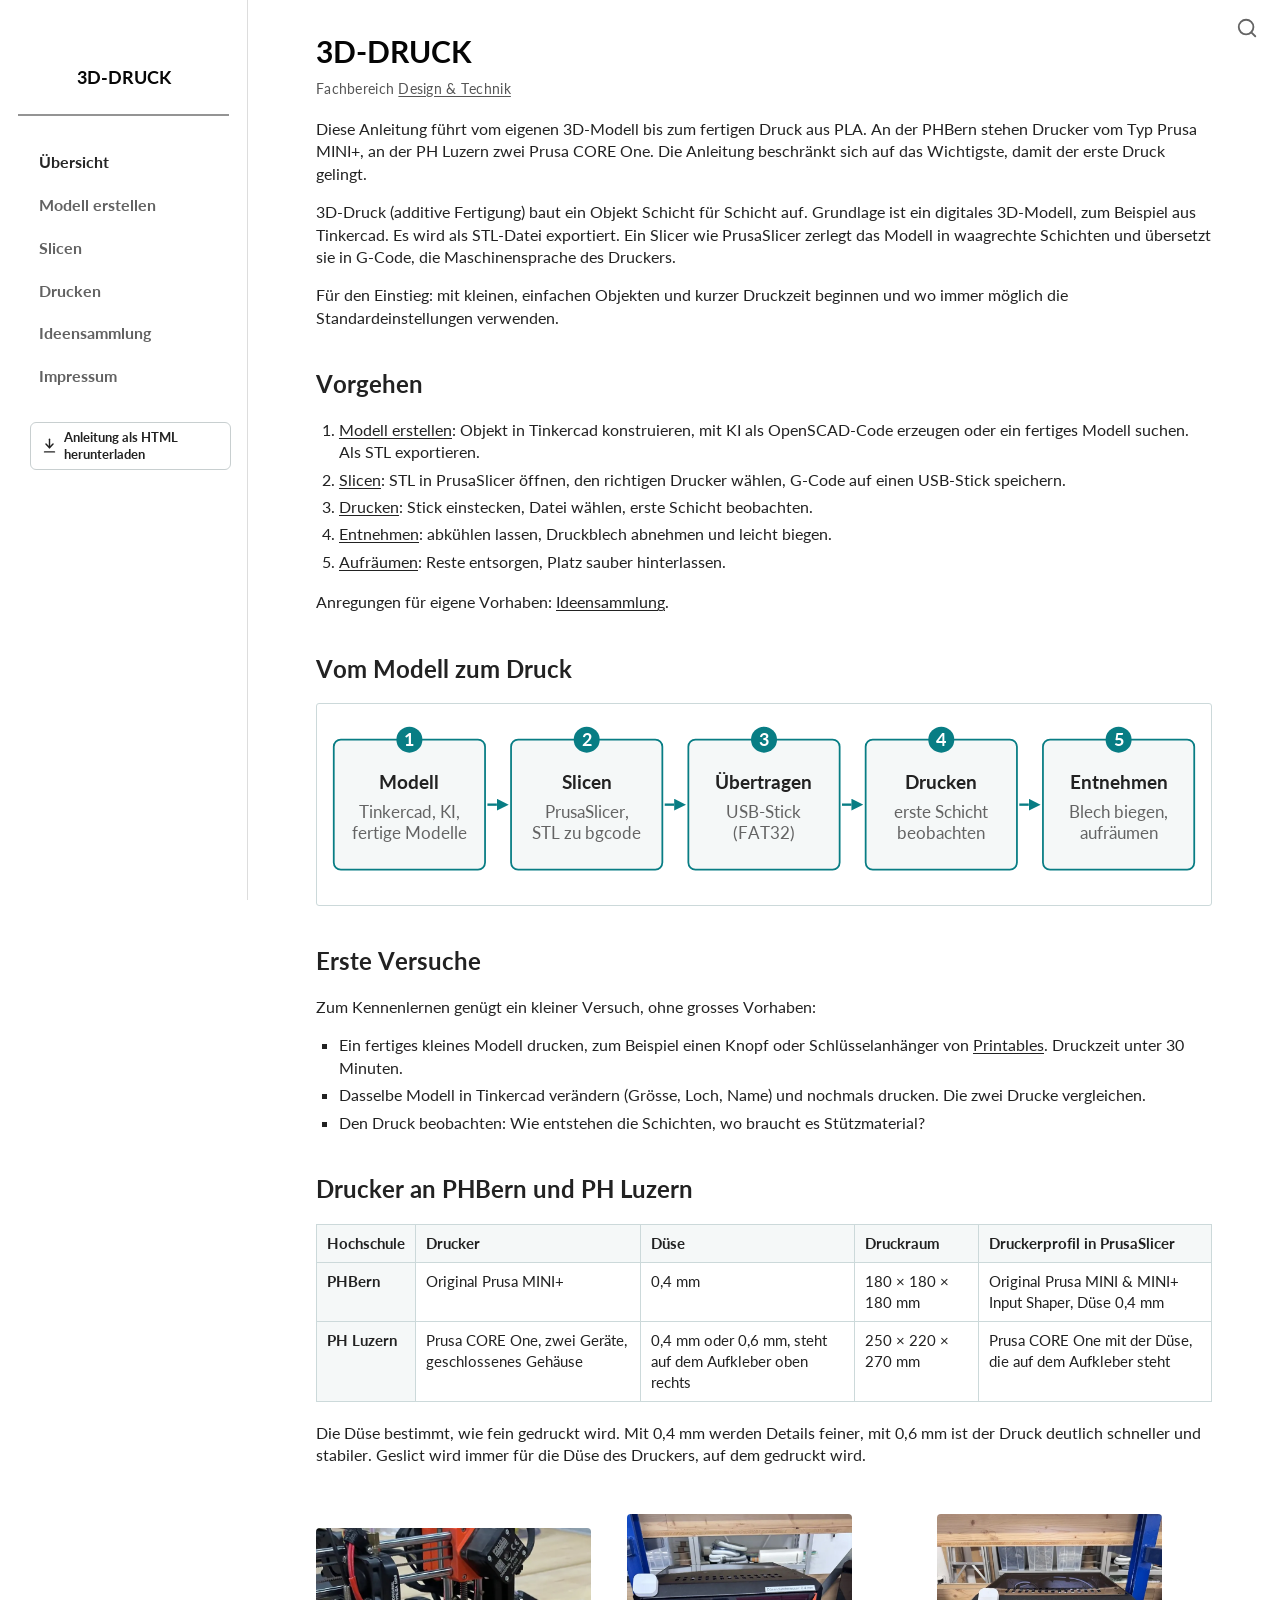
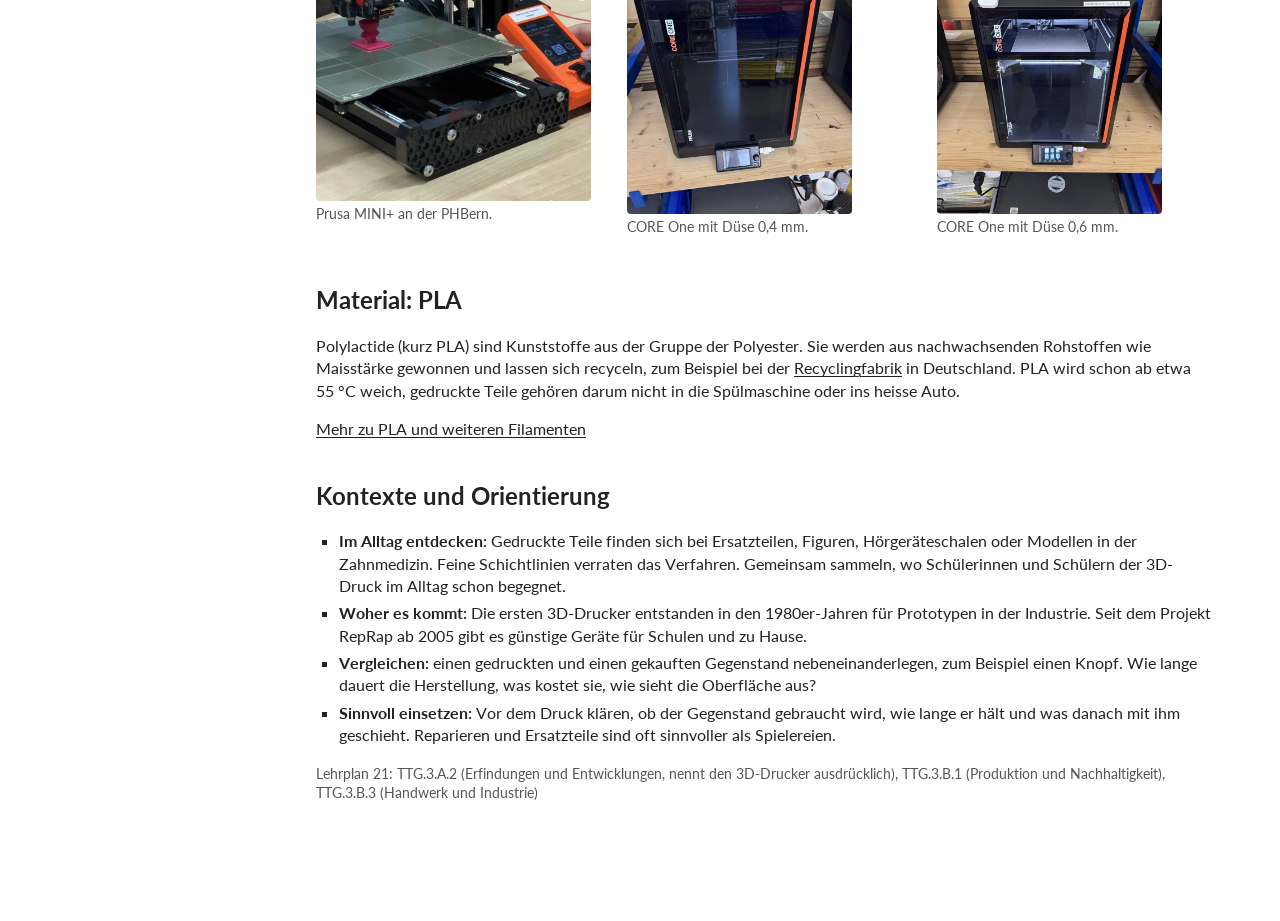
==== 3d-druck.html @ 801ced5f "Begriffe nach Lehrplan 21 und Styleguide TTG Modellieren ist im Lehrplan ein Umformverfahren mit Ton" ====
<!DOCTYPE html>
<html lang="de-CH">
<head>
<meta charset="utf-8">
<meta name="viewport" content="width=device-width, initial-scale=1">
<title>3D-Druck</title>
<link rel="icon" href="[data-uri]">
<style>@font-face{font-family:Lato;font-weight:400;font-style:normal;font-display:swap;src:url("[data-uri]") format("woff2")}
@font-face{font-family:Lato;font-weight:700 900;font-style:normal;font-display:swap;src:url("[data-uri]") format("woff2")}
/* 3D-Druck - Gestaltung. Wird von build.py in 3d-druck.html eingebettet. */

/* --- Grundlagen --- */
*, *::before, *::after { box-sizing: border-box; }
html {
  font-family: Lato, Arial, sans-serif;
  scroll-behavior: smooth;
}
body {
  margin: 0;
  font-size: 16px;
  line-height: 1.4;
  background: #fff;
  color: #222;
  display: flex;
  min-height: 100vh;
}
button { cursor: pointer; font: inherit; }
button, a, input { -webkit-tap-highlight-color: transparent; }
a:focus-visible, button:focus-visible, input:focus-visible,
pre:focus-visible, summary:focus-visible {
  outline: 2px solid #087d84;
  outline-offset: 4px;
}
[id] { scroll-margin-top: 24px; }
[hidden] { display: none !important; }

/* --- Navigation links --- */
.site-sidebar {
  width: 248px;
  flex: 0 0 248px;
  border-right: 1px solid #ddd;
  background: #fff;
  position: sticky;
  top: 0;
  align-self: flex-start;
  height: 100vh;
  overflow-y: auto;
}
.brand {
  margin: 0 18px;
  padding: 65px 10px 24px;
  border-bottom: 2px solid #949494;
  text-align: center;
}
.brand a {
  font-size: 18px;
  font-weight: 900;
  color: #080808;
  text-decoration: none;
}
.site-navigation { padding: 25px 24px 24px 39px; }
.site-navigation a {
  display: block;
  color: #626262;
  font-weight: 700;
  padding: 9px 0;
  text-decoration: none;
  line-height: 1.55;
}
.site-navigation a:hover { color: #000; }
.site-navigation a[aria-current='page'] { color: #252525; }

/* Unterseiten wie in der Vorlage eingerueckt */
.site-navigation a.sub { padding-left: 16px; }

/* Download der ganzen Anleitung, damit sie ohne Internet lesbar bleibt */
.download { padding: 0 16px 28px 30px; }
.download-link {
  display: inline-flex;
  align-items: center;
  gap: 6px;
  padding: 6px 10px;
  border: 1px solid #c8cfd0;
  border-radius: 6px;
  color: #222;
  font-size: 13px;
  font-weight: 700;
  line-height: 1.3;
  text-decoration: none;
}
.download-link svg { flex: none; }
.download-link:hover { border-color: #555; }

/* --- Hauptbereich --- */
.site-main { flex: 1; min-width: 0; }
.utility-bar { height: 0; position: relative; z-index: 10; }
.icon-button {
  display: flex;
  align-items: center;
  justify-content: center;
  border: 0;
  background: transparent;
  color: #646464;
  width: 42px;
  height: 42px;
}
.search-toggle { position: absolute; right: 12px; top: 7px; }
.mobile-menu { display: none; }
.bar-title { display: none; }
.article {
  max-width: 1280px;
  margin: 0 auto;
  padding: 33px 60px 80px;
}
.content-section { margin-bottom: 38px; }
.content-cell { min-width: 0; }
.content-cell + .content-cell { margin-top: 22px; }

/* --- Fliesstext --- */
.prose-content p { margin: 0 0 16px; line-height: 1.4; }
.prose-content p:last-child { margin-bottom: 0; }
.prose-content a {
  color: inherit;
  text-decoration: underline;
  text-underline-offset: 2px;
  overflow-wrap: anywhere;
}
.prose-content strong { font-weight: 700; }
.prose-content h1 {
  color: #050505;
  font-size: 30px;
  line-height: 1.25;
  font-weight: 900;
  text-transform: uppercase;
  margin: 0 0 20px;
}
.prose-content h1 a {
  font-size: 12px;
  display: inline-block;
  white-space: nowrap;
  vertical-align: baseline;
  letter-spacing: 0.02em;
  margin-left: 5px;
}
.prose-content h2 { font-size: 24px; font-weight: 700; margin: 26px 0 18px; }
.prose-content h3 { font-size: 20px; font-weight: 700; margin: 24px 0 16px; }
.prose-content ul { list-style: square; }
.prose-content ol { list-style: decimal; }
.prose-content ul, .prose-content ol { padding-left: 23px; margin: 8px 0 18px; }
.prose-content li { padding-left: 0; margin: 0 0 5px; }
.prose-content li p { margin: 0; }
.prose-content code { font-size: 0.94em; }
.prose-content dl { margin: 8px 0 18px; }
.prose-content dt { font-weight: 700; margin-top: 8px; }
.prose-content dd { margin: 2px 0 0; }
.prose-content br + br { display: none; }
.prose-content figure.gross { margin: 4px 0 18px; }
.prose-content figure.gross img { width: auto; max-width: 100%; max-height: 360px; border-radius: 4px; }
.prose-content figure.gross figcaption { font-size: 0.92em; margin-top: 6px; }
/* Beschriftete Fotos brauchen Breite, damit die Beschriftung lesbar bleibt */
.prose-content figure.gross.teile img { width: 100%; max-width: 640px; max-height: none; }
.prose-content figure.gross.hoch img { max-height: 560px; }
.begriffe { margin: 0 0 12px; }
.begriff { padding: 8px 0; border-top: 1px solid #e3e9ea; }
.begriff.mit-bild { display: grid; grid-template-columns: 120px 1fr; gap: 16px; align-items: center; }
.begriff img { width: auto; height: auto; max-width: 120px; max-height: 150px; justify-self: center; border-radius: 4px; }
.begriff strong { display: block; }
.bildquelle { font-size: 0.85em; color: #555; margin: 0 0 18px; }
.lp21 { font-size: 0.85em; color: #555; }
.prose-content figure.schritt { margin: 10px 0 8px; }
.prose-content figure.schritt img { width: auto; max-width: 100%; max-height: 300px; border-radius: 4px; }
.prose-content figure.schritt figcaption { font-size: 0.85em; color: #555; margin-top: 4px; }
.prose-content figure.anleitung img { width: 100%; max-height: none; }
.prose-content figure.bildpaar { display: grid; grid-template-columns: 1fr 1fr; gap: 12px; max-width: 640px; }
.prose-content figure.bildpaar img { width: 100%; height: 260px; max-height: none; object-fit: cover; }
.prose-content figure.bildpaar figcaption { grid-column: 1 / -1; }
.prose-content:has(h1) + * { margin-top: 20px; }
.content-section .prose-content { padding-inline: 8px; }

/* --- Bilder --- */
figure { margin: 0; }
figure img { display: block; width: 100%; height: auto; object-fit: contain; }
.image-gallery {
  display: grid;
  grid-template-columns: repeat(var(--columns), minmax(0, 1fr));
  gap: 20px;
  align-items: center;
}
.image-gallery .content-cell { margin: 0; }
.image-gallery figure img { max-height: 280px; }
.media-copy {
  display: grid;
  grid-template-columns: 1fr 2fr;
  gap: 24px;
  align-items: start;
}
.media-copy .content-cell + .content-cell { margin: 0; }
/* Verbindungen: kurze Beschriftungen mittig neben dem Bild */
.page-verbindungen .media-copy { align-items: center; }
.page-smart-textiles .media-copy:nth-child(2) img { max-width: 208px; }

/* --- Aufgaben (aufklappbar, natives details): sanfte Karten --- */
.lesson {
  border: 1px solid #dfdfdf;
  border-radius: 6px;
  margin: 12px 0;
  scroll-margin-top: 24px;
  transition: border-color 0.15s;
}
.lesson:hover { border-color: #087d84; }
.lesson:last-child { margin-bottom: 42px; }
.lesson-title {
  display: flex;
  align-items: center;
  gap: 12px;
  font: 700 21px/1.4 Lato, Arial, sans-serif;
  padding: 15px 20px;
  color: #090909;
  list-style: none;
}
.lesson-title::-webkit-details-marker { display: none; }
.lesson[open] > .lesson-title { border-bottom: 1px solid #ececec; }
.lesson-heading {
  display: flex;
  flex: 1;
  flex-wrap: wrap;
  align-items: center;
  gap: 8px 14px;
}
.lesson-icon {
  width: 20px;
  height: 20px;
  flex: none;
  color: #999;
  transition: transform 0.2s;
}
.lesson[open] > .lesson-title .lesson-icon { transform: rotate(180deg); }
.lesson-content { font-size: 16px; padding: 20px 20px 14px; }
.lesson-content p { margin-bottom: 16px; }
.lesson-content .content-cell { margin-top: 0; }
.lesson-content .content-cell + .content-cell { margin-top: 24px; }
.lesson-content figure { margin: 25px auto; max-width: 1050px; }

/* --- Suche --- */
.site-search {
  margin: 32px 60px;
  padding: 22px;
  border: 1px solid #b9b9b9;
  background: #fff;
}
.site-search label { display: block; font-weight: 700; margin-bottom: 10px; }
.site-search input {
  width: 100%;
  border: 1px solid #aaa;
  padding: 10px 12px;
  font: inherit;
}
.search-count {
  display: block;
  margin: 16px 0 5px;
  color: #666;
  font-size: 14px;
}
.site-search ul {
  list-style: none;
  padding: 0;
  margin: 0;
  max-height: 50vh;
  overflow: auto;
}
.site-search li a {
  display: flex;
  flex-direction: column;
  gap: 3px;
  padding: 12px 0;
  text-decoration: none;
  color: inherit;
  border-bottom: 1px solid #e1e1e1;
}
.site-search li strong { font-weight: 700; }
.site-search li span { font-size: 14px; color: #666; }

/* --- Video --- */
.video-block {
  aspect-ratio: 16/9;
  width: min(100%, 760px);
  border-radius: 6px;
  overflow: hidden;
}
.video-block iframe { width: 100%; height: 100%; border: 0; }
.video-load {
  display: flex;
  width: 100%;
  height: 100%;
  align-items: center;
  justify-content: center;
  flex-direction: column;
  gap: 14px;
  background: #fff;
  border: 1px solid #dfdfdf;
  border-radius: 6px;
  color: #646464;
  transition: border-color 0.15s;
}
.video-load:hover { border-color: #087d84; }
.video-load svg {
  box-sizing: content-box;
  width: 24px;
  height: 24px;
  padding: 18px;
  border-radius: 50%;
  background: #087d84;
  stroke: #fff;
  fill: #fff;
}
.video-load span { font-weight: 700; color: #222; }
.video-load small { color: #666; font-size: 14px; }
.video-load.mit-bild {
  background-image: linear-gradient(rgba(0, 0, 0, 0.45), rgba(0, 0, 0, 0.45)), var(--poster);
  background-size: cover;
  background-position: center;
  border-color: transparent;
}
.video-load.mit-bild span,
.video-load.mit-bild small { color: #fff; text-shadow: 0 1px 3px rgba(0, 0, 0, 0.8); }

/* --- Ablaufgrafik und Tabellen --- */
.diagram { overflow-x: auto; background: #fff; border: 1px solid #ccd9da; border-radius: 3px; padding: 12px; margin: 0 0 24px; }
.diagram svg { display: block; width: 100%; min-width: 600px; height: auto; }
.diagram:focus-visible { outline: 2px solid #087d84; outline-offset: 3px; }
.table-scroll { overflow-x: auto; margin: 8px 0 20px; }
.table-scroll:focus-visible { outline: 2px solid #087d84; outline-offset: 3px; }
.prose-content table { border-collapse: collapse; width: 100%; min-width: 620px; margin: 0; font-size: 15px; }
.prose-content th, .prose-content td { border: 1px solid #ccd9da; padding: 8px 10px; text-align: left; vertical-align: top; }
.prose-content th { background: #f5f8f8; }
.todo { background: #fff1b8; color: #4a3a00; padding: 1px 5px; border-radius: 3px; font-size: 0.94em; }

/* --- Regeln im Originalwortlaut: abgesetzter Kasten --- */
.regeln {
  margin: 8px 0 28px;
  padding: 22px 26px 16px;
  background: #f5f8f8;
  border: 1px solid #ccd9da;
  border-left: 6px solid #087d84;
  border-radius: 3px;
}
.regeln h2 { font-size: 20px; margin: 18px 0 8px; }
.regeln h2:first-child { margin-top: 0; }
.regeln ul { margin: 0 0 6px; }
.regeln li { margin-bottom: 9px; line-height: 1.5; }
/* Zeile unter der Startseiten-h1 (Fachbereich), ersetzt den Link in der Ueberschrift */
.prose-content .lead { font-size: 14px; color: #555; letter-spacing: 0.02em; margin: -12px 0 20px; }

/* --- Bebilderte Kurzanleitungen: ein Schritt aufs Mal --- */
.schritte { margin: 14px 0 26px; border: 1px solid #dde3e4; border-radius: 6px; overflow: hidden; background: #fff; }
.schritte-liste { list-style: none; margin: 0; padding: 0; }
.schritt-karte + .schritt-karte { border-top: 1px solid #dde3e4; }
.schritt-karte figure { display: flex; justify-content: center; background: #f2f2f2; }
.schritt-karte img { width: 100%; height: auto; max-height: 560px; object-fit: contain; }
.schritt-text { padding: 14px 18px 4px; min-height: 6.5em; line-height: 1.5; }
.schritt-text p { margin: 0 0 8px; }
.schritt-nr { color: #555; }
.schritt-nr strong { color: #222; }
.schritte kbd {
  display: inline-block;
  min-width: 1.7em;
  padding: 0 6px;
  font: 700 0.9em/1.55 Lato, Arial, sans-serif;
  text-align: center;
  color: #222;
  background: #fff;
  border: 1px solid #b5bdbe;
  border-bottom-width: 3px;
  border-radius: 5px;
  white-space: nowrap;
}
.schritte-steuerung { display: flex; align-items: center; gap: 8px; padding: 10px 12px; border-top: 1px solid #dde3e4; background: #f7f7f7; }
.schritte-steuerung button { min-height: 40px; padding: 6px 16px; border: 1px solid #aab3b4; border-radius: 6px; background: #fff; color: #222; font-weight: 700; }
.schritte-steuerung button:hover { border-color: #555; }
.schritte-steuerung button[aria-disabled='true'] { color: #8a8a8a; border-color: #d5d5d5; cursor: default; }
.schritte-punkte { flex: 1; display: flex; flex-wrap: wrap; justify-content: center; gap: 6px; }
.schritte-punkte i { width: 8px; height: 8px; border-radius: 50%; background: #c8cdce; }
.schritte-punkte i.aktiv { background: #222; }
.schritte .bildquelle { margin: 0; padding: 8px 12px 10px; border-top: 1px solid #dde3e4; }
@media (max-width: 480px) {
  .schritte-steuerung button { padding: 6px 11px; }
  /* «Schritt n von m» steht im Text, die Punkte haben hier keinen Platz */
  .schritte-punkte i { display: none; }
}

/* --- Sprungmarke --- */
.skip-link {
  position: fixed;
  top: -100px;
  left: 270px;
  z-index: 100;
  padding: 12px;
  background: #fff;
  border: 2px solid #087d84;
}
.skip-link:focus { top: 8px; }

/* --- Breite Bildschirme --- */
@media (min-width: 1600px) {
  .article { padding-left: 68px; padding-right: 68px; }
}
@media (max-width: 1000px) and (min-width: 768px) {
  .article { padding-left: 36px; padding-right: 36px; }
  .site-search { margin-left: 36px; margin-right: 36px; }
}

/* --- Mobil: Navigation als Overlay --- */
@media (max-width: 767px) {
  .site-sidebar {
    position: fixed;
    z-index: 40;
    left: 0;
    top: 0;
    transform: translateX(-100%);
    transition: transform 0.2s;
    box-shadow: 0 0 24px rgba(0, 0, 0, 0.18);
  }
  body.nav-open .site-sidebar { transform: none; }
  body.nav-open::after {
    content: '';
    position: fixed;
    inset: 0;
    z-index: 30;
    background: rgba(0, 0, 0, 0.35);
  }
  .utility-bar {
    height: 55px;
    position: sticky;
    top: 0;
    background: #fff;
    border-bottom: 1px solid #eee;
  }
  .mobile-menu { display: flex; position: absolute; left: 12px; top: 6px; }
  /* Seitenname in der Kopfleiste, damit man auf langen Seiten weiss, wo man ist */
  /* Angesprungene Abschnitte nicht unter der Kopfleiste verstecken */
  [id], .lesson { scroll-margin-top: 66px; }
  .bar-title { display: block; position: absolute; left: 62px; right: 62px; top: 0; line-height: 55px; text-align: center; font-weight: 700; color: #222; white-space: nowrap; overflow: hidden; text-overflow: ellipsis; }
  .article { padding: 20px 16px 48px; }
  .content-section { margin-bottom: 30px; }
  .content-section .prose-content { padding-inline: 0; }
  .prose-content h1 { font-size: 24px; margin-bottom: 14px; }
  .prose-content h2 { font-size: 21px; margin: 22px 0 12px; }
  .prose-content h3 { font-size: 18px; margin: 18px 0 10px; }
  .prose-content ul, .prose-content ol { padding-left: 20px; }
  .prose-content figure.schritt img { max-height: 220px; }
  .prose-content figure.gross img { max-height: 260px; }
  .begriff.mit-bild { grid-template-columns: 84px 1fr; gap: 12px; }
  .begriff img { max-width: 84px; max-height: 110px; }
  .lesson { margin: 8px 0; }
  .lesson:last-child { margin-bottom: 24px; }
  .lesson-title { font-size: 17px; padding: 12px 14px; }
  .lesson-content { padding: 14px 14px 10px; }
  .brand { padding-top: 36px; }
  .site-navigation { padding-top: 18px; }
  .image-gallery { grid-template-columns: repeat(2, minmax(0, 1fr)); gap: 16px; }
  .site-search { margin: 20px 22px; }
  .skip-link { left: 70px; }
}
@media (max-width: 600px) {
  .media-copy { grid-template-columns: 1fr; gap: 20px; }
  .media-copy img { max-width: 285px; }
  /* Tabellen auf dem Handy als gestapelte Karten statt seitlich scrollen */
  .table-scroll { overflow: visible; }
  .prose-content table, .prose-content tbody, .prose-content tr, .prose-content td, .prose-content tbody th { display: block; min-width: 0; width: auto; }
  .prose-content thead { display: none; }
  .prose-content tr { border: 1px solid #ccd9da; border-radius: 6px; margin-bottom: 10px; }
  .prose-content th, .prose-content td { border: 0; padding: 6px 12px; }
  .prose-content tbody th { background: #f5f8f8; border-radius: 6px 6px 0 0; }
  .prose-content td[data-label]::before { content: attr(data-label); display: block; font-size: 13px; font-weight: 700; color: #555; }
}

@media (prefers-reduced-motion: reduce) {
  html { scroll-behavior: auto; }
  *, *::before, *::after { animation: none !important; transition: none !important; }
}

/* --- Druck: alle Seiten hintereinander --- */
@media print {
  .site-sidebar, .utility-bar, .site-search,
  .skip-link { display: none !important; }
  .article { padding: 0; max-width: none; }
  .site-main { width: 100%; }
  .page[hidden] { display: block !important; }
  .lesson { break-inside: avoid; }
  .lesson-content { display: block !important; }
  .diagram svg { min-width: 0; }
  .prose-content table { min-width: 0; font-size: 12px; }
  .regeln { border: 1px solid #4a6b6e; border-left-width: 6px; }
  .schritt-karte[hidden] { display: block !important; }
  .schritt-karte { break-inside: avoid; }
  .schritte-steuerung { display: none !important; }
}

/* --- Beispielgalerie --- */
.galerie { display: grid; grid-template-columns: repeat(auto-fill, minmax(200px, 1fr)); gap: 20px; margin: 20px 0; }
.prose-content .galerie figure { margin: 0; }
.galerie img { width: 100%; height: auto; aspect-ratio: 1; object-fit: contain; background: #f3f3f3; border-radius: 4px; }
.galerie figcaption { font-size: 14px; color: #555; margin-top: 6px; }

/* --- Ideensammlung --- */
.prinzipien, .ideen { display: grid; grid-template-columns: repeat(auto-fill, minmax(230px, 1fr)); gap: 18px; margin: 4px 0 28px; }
.prinzip, .idee { border: 1px solid #dde3e4; border-radius: 6px; background: #fff; overflow: hidden; display: flex; flex-direction: column; }
.prinzip svg { display: block; width: 100%; height: auto; max-height: 190px; background: #f5f8f8; border-bottom: 1px solid #dde3e4; }
.prinzip .text, .idee .text { padding: 10px 14px 14px; }
.prinzip h3, .idee h3 { font-size: 1.02em; margin: 0 0 6px; }
.prinzip p, .idee p { margin: 0 0 8px; font-size: 0.95em; }
.idee img { display: block; width: 100%; height: auto; aspect-ratio: 4 / 3; object-fit: cover; border-bottom: 1px solid #dde3e4; }
.prose-content .steckbrief { list-style: none; margin: 0; padding: 0; display: flex; flex-wrap: wrap; gap: 5px; }
.prose-content .steckbrief li { font-size: 0.8em; background: #eef4f4; color: #2c4a4c; border-radius: 3px; padding: 2px 7px; margin: 0; }
.prose-content .steckbrief li::before { content: none; }
.themenfeld-hinweis { color: #555; font-size: 0.95em; margin: -6px 0 12px; }
.prose-content .idee .quelle { font-size: 0.72em; color: #666; margin: 4px 14px 0; line-height: 1.3; }
.prose-content .idee .quelle a { color: #555; }
</style>
</head>
<body>
<a href="#main" class="skip-link">Zum Inhalt springen</a>
<nav class="site-sidebar" aria-label="Hauptnavigation">
<div class="brand"><a href="#3d-druck">3D-DRUCK</a></div>
<div class="site-navigation"><a href="#3d-druck">Übersicht</a><a href="#modellieren">Modell erstellen</a><a href="#slicen">Slicen</a><a href="#drucken">Drucken</a><a href="#ideen">Ideensammlung</a><a href="#impressum">Impressum</a></div>
<div class="download"><a class="download-link" href="3d-druck.html" download="3d-druck.html"><svg class="" width="17" height="17" viewBox="0 0 24 24" fill="none" stroke="currentColor" stroke-width="2" stroke-linecap="round" stroke-linejoin="round" aria-hidden="true"><path d="M12 3v12"/><path d="m7 10 5 5 5-5"/><path d="M5 21h14"/></svg><span>Anleitung als HTML herunterladen</span></a></div>
</nav>
<div class="site-main">
<header class="utility-bar">
<button class="mobile-menu icon-button" aria-label="Navigation &ouml;ffnen"><svg class="" width="23" height="23" viewBox="0 0 24 24" fill="none" stroke="currentColor" stroke-width="2" stroke-linecap="round" stroke-linejoin="round" aria-hidden="true"><path d="M4 6h16M4 12h16M4 18h16"/></svg></button>
<span class="bar-title" aria-hidden="true"></span>
<button class="icon-button search-toggle" aria-label="Website durchsuchen" aria-expanded="false"><svg class="" width="22" height="22" viewBox="0 0 24 24" fill="none" stroke="currentColor" stroke-width="2" stroke-linecap="round" stroke-linejoin="round" aria-hidden="true"><circle cx="11" cy="11" r="8"/><path d="m21 21-4.3-4.3"/></svg></button>
</header>
<section class="site-search" aria-label="Website durchsuchen" hidden>
<label for="search-input">Website durchsuchen</label>
<input id="search-input" type="search" placeholder="Suchbegriff eingeben &hellip;">
<output class="search-count" hidden></output>
<ul hidden></ul>
</section>
<main id="main"><article class="page article page-3d-druck" id="page-3d-druck" data-slug="3d-druck" data-label="Übersicht" data-page-title="3D-Druck"><section class="content-section" id="kopf" data-title="" data-anchor="kopf"><div class="content-cell"><div class="prose-content"><h1>3D-Druck</h1><p class="lead">Fachbereich <a href="https://sites.google.com/view/design-und-technik/home" rel="noopener noreferrer" target="_blank">Design &amp; Technik</a></p><p>Diese Anleitung führt vom eigenen 3D-Modell bis zum fertigen Druck aus PLA. An der PHBern stehen Drucker vom Typ Prusa MINI+, an der PH Luzern zwei Prusa CORE One. Die Anleitung beschränkt sich auf das Wichtigste, damit der erste Druck gelingt.</p><p>3D-Druck (additive Fertigung) baut ein Objekt Schicht für Schicht auf. Grundlage ist ein digitales 3D-Modell, zum Beispiel aus Tinkercad. Es wird als STL-Datei exportiert. Ein Slicer wie PrusaSlicer zerlegt das Modell in waagrechte Schichten und übersetzt sie in G-Code, die Maschinensprache des Druckers.</p><p>Für den Einstieg: mit kleinen, einfachen Objekten und kurzer Druckzeit beginnen und wo immer möglich die Standardeinstellungen verwenden.</p></div></div></section><section class="content-section" id="vorgehen" data-title="Vorgehen" data-anchor="vorgehen"><div class="content-cell"><div class="prose-content"><h2>Vorgehen</h2><ol><li><a href="#modellieren">Modell erstellen</a>: Objekt in Tinkercad konstruieren, mit KI als OpenSCAD-Code erzeugen oder ein fertiges Modell suchen. Als STL exportieren.</li><li><a href="#slicen">Slicen</a>: STL in PrusaSlicer öffnen, den richtigen Drucker wählen, G-Code auf einen USB-Stick speichern.</li><li><a href="#drucken">Drucken</a>: Stick einstecken, Datei wählen, erste Schicht beobachten.</li><li><a href="#drucken/entnehmen">Entnehmen</a>: abkühlen lassen, Druckblech abnehmen und leicht biegen.</li><li><a href="#drucken/aufraeumen">Aufräumen</a>: Reste entsorgen, Platz sauber hinterlassen.</li></ol><p>Anregungen für eigene Vorhaben: <a href="#ideen">Ideensammlung</a>.</p></div></div></section><section class="content-section" id="ablauf" data-title="Vom Modell zum Druck" data-anchor="ablauf"><div class="content-cell"><div class="prose-content"><h2>Vom Modell zum Druck</h2><div class="diagram" tabindex="0" role="region" aria-label="Ablaufgrafik, bei Bedarf seitlich verschiebbar"><svg xmlns="http://www.w3.org/2000/svg" viewBox="0 0 736 150" role="img" aria-labelledby="ab-t ab-d" font-family="Lato, Arial, sans-serif" fill="#222"><title id="ab-t">Vom Modell zum Druck</title><desc id="ab-d">Schritt 1 Modell erstellen in Tinkercad, mit KI oder als fertiges Modell, Ergebnis eine STL-Datei. Schritt 2 Slicen in PrusaSlicer, Ergebnis eine bgcode-Datei. Schritt 3 Übertragen per USB-Stick. Schritt 4 Drucken und die erste Schicht beobachten. Schritt 5 Entnehmen und aufräumen.</desc><defs><marker id="ab-p" viewBox="0 0 10 10" refX="0" refY="5" markerWidth="10" markerHeight="10" markerUnits="userSpaceOnUse" orient="auto"><path d="M0,0 L10,5 L0,10 z" fill="#087d84"/></marker></defs><rect x="4" y="20" width="128" height="110" rx="6" fill="#f5f8f8" stroke="#087d84" stroke-width="1.5"/><circle cx="68.0" cy="20" r="11" fill="#087d84"/><text x="68.0" y="25" font-size="15" font-weight="bold" fill="#fff" text-anchor="middle">1</text><text x="68.0" y="62" font-size="16" font-weight="bold" text-anchor="middle">Modell</text><text x="68.0" y="86" font-size="14" fill="#646464" text-anchor="middle">Tinkercad, KI,</text><text x="68.0" y="104" font-size="14" fill="#646464" text-anchor="middle">fertige Modelle</text><path d="M134,75 L142,75" stroke="#087d84" stroke-width="2" marker-end="url(#ab-p)"/><rect x="154" y="20" width="128" height="110" rx="6" fill="#f5f8f8" stroke="#087d84" stroke-width="1.5"/><circle cx="218.0" cy="20" r="11" fill="#087d84"/><text x="218.0" y="25" font-size="15" font-weight="bold" fill="#fff" text-anchor="middle">2</text><text x="218.0" y="62" font-size="16" font-weight="bold" text-anchor="middle">Slicen</text><text x="218.0" y="86" font-size="14" fill="#646464" text-anchor="middle">PrusaSlicer,</text><text x="218.0" y="104" font-size="14" fill="#646464" text-anchor="middle">STL zu bgcode</text><path d="M284,75 L292,75" stroke="#087d84" stroke-width="2" marker-end="url(#ab-p)"/><rect x="304" y="20" width="128" height="110" rx="6" fill="#f5f8f8" stroke="#087d84" stroke-width="1.5"/><circle cx="368.0" cy="20" r="11" fill="#087d84"/><text x="368.0" y="25" font-size="15" font-weight="bold" fill="#fff" text-anchor="middle">3</text><text x="368.0" y="62" font-size="16" font-weight="bold" text-anchor="middle">Übertragen</text><text x="368.0" y="86" font-size="14" fill="#646464" text-anchor="middle">USB-Stick</text><text x="368.0" y="104" font-size="14" fill="#646464" text-anchor="middle">(FAT32)</text><path d="M434,75 L442,75" stroke="#087d84" stroke-width="2" marker-end="url(#ab-p)"/><rect x="454" y="20" width="128" height="110" rx="6" fill="#f5f8f8" stroke="#087d84" stroke-width="1.5"/><circle cx="518.0" cy="20" r="11" fill="#087d84"/><text x="518.0" y="25" font-size="15" font-weight="bold" fill="#fff" text-anchor="middle">4</text><text x="518.0" y="62" font-size="16" font-weight="bold" text-anchor="middle">Drucken</text><text x="518.0" y="86" font-size="14" fill="#646464" text-anchor="middle">erste Schicht</text><text x="518.0" y="104" font-size="14" fill="#646464" text-anchor="middle">beobachten</text><path d="M584,75 L592,75" stroke="#087d84" stroke-width="2" marker-end="url(#ab-p)"/><rect x="604" y="20" width="128" height="110" rx="6" fill="#f5f8f8" stroke="#087d84" stroke-width="1.5"/><circle cx="668.0" cy="20" r="11" fill="#087d84"/><text x="668.0" y="25" font-size="15" font-weight="bold" fill="#fff" text-anchor="middle">5</text><text x="668.0" y="62" font-size="16" font-weight="bold" text-anchor="middle">Entnehmen</text><text x="668.0" y="86" font-size="14" fill="#646464" text-anchor="middle">Blech biegen,</text><text x="668.0" y="104" font-size="14" fill="#646464" text-anchor="middle">aufräumen</text></svg></div></div></div></section><section class="content-section" id="erste-versuche" data-title="Erste Versuche" data-anchor="erste-versuche"><div class="content-cell"><div class="prose-content"><h2>Erste Versuche</h2><p>Zum Kennenlernen genügt ein kleiner Versuch, ohne grosses Vorhaben:</p><ul><li>Ein fertiges kleines Modell drucken, zum Beispiel einen Knopf oder Schlüsselanhänger von <a href="https://www.printables.com/model" rel="noopener noreferrer" target="_blank">Printables</a>. Druckzeit unter 30 Minuten.</li><li>Dasselbe Modell in Tinkercad verändern (Grösse, Loch, Name) und nochmals drucken. Die zwei Drucke vergleichen.</li><li>Den Druck beobachten: Wie entstehen die Schichten, wo braucht es Stützmaterial?</li></ul></div></div></section><section class="content-section" id="geraete" data-title="Drucker an PHBern und PH Luzern" data-anchor="geraete"><div class="content-cell"><div class="prose-content"><h2>Drucker an PHBern und PH Luzern</h2><div class="table-scroll" tabindex="0" role="region" aria-label="Tabelle, bei Bedarf seitlich verschiebbar"><table><thead><tr><th scope="col">Hochschule</th><th scope="col">Drucker</th><th scope="col">Düse</th><th scope="col">Druckraum</th><th scope="col">Druckerprofil in PrusaSlicer</th></tr></thead><tbody><tr><th scope="row">PHBern</th><td data-label="Drucker">Original Prusa MINI+</td><td data-label="Düse">0,4 mm</td><td data-label="Druckraum">180 × 180 × 180 mm</td><td data-label="Druckerprofil in PrusaSlicer">Original Prusa MINI &amp; MINI+ Input Shaper, Düse 0,4 mm</td></tr><tr><th scope="row">PH Luzern</th><td data-label="Drucker">Prusa CORE One, zwei Geräte, geschlossenes Gehäuse</td><td data-label="Düse">0,4 mm oder 0,6 mm, steht auf dem Aufkleber oben rechts</td><td data-label="Druckraum">250 × 220 × 270 mm</td><td data-label="Druckerprofil in PrusaSlicer">Prusa CORE One mit der Düse, die auf dem Aufkleber steht</td></tr></tbody></table></div><p>Die Düse bestimmt, wie fein gedruckt wird. Mit 0,4 mm werden Details feiner, mit 0,6 mm ist der Druck deutlich schneller und stabiler. Geslict wird immer für die Düse des Druckers, auf dem gedruckt wird.</p></div></div></section><section class="content-section image-gallery" id="geraete-bilder" style="--columns:3" data-title="" data-anchor="geraete-bilder"><div class="content-cell"><div class="prose-content"><figure class="schritt"><img src="[data-uri]" alt="Prusa MINI+ mit orangem Bedienfeld, auf der Druckplatte ein pinkfarbenes Objekt im Druck" width="800" height="797" loading="lazy"><figcaption>Prusa MINI+ an der PHBern.</figcaption></figure></div></div><div class="content-cell"><div class="prose-content"><figure class="schritt"><img src="[data-uri]" alt="Prusa CORE One mit geschlossener Tür, Aufkleber Düsendurchmesser 0.4 mm" width="800" height="1067" loading="lazy"><figcaption>CORE One mit Düse 0,4 mm.</figcaption></figure></div></div><div class="content-cell"><div class="prose-content"><figure class="schritt"><img src="[data-uri]" alt="Prusa CORE One mit Aufkleber Düsendurchmesser 0.6 mm, im Innern die Druckplatte" width="800" height="1067" loading="lazy"><figcaption>CORE One mit Düse 0,6 mm.</figcaption></figure></div></div></section><section class="content-section" id="was-ist-pla" data-title="Material: PLA" data-anchor="was-ist-pla"><div class="content-cell"><div class="prose-content"><h2>Material: PLA</h2><p>Polylactide (kurz PLA) sind Kunststoffe aus der Gruppe der Polyester. Sie werden aus nachwachsenden Rohstoffen wie Maisstärke gewonnen und lassen sich recyceln, zum Beispiel bei der <a href="https://recyclingfabrik.com/" rel="noopener noreferrer" target="_blank">Recyclingfabrik</a> in Deutschland. PLA wird schon ab etwa 55 °C weich, gedruckte Teile gehören darum nicht in die Spülmaschine oder ins heisse Auto.</p><p><a href="https://filamentworld.de/3d-druck-wissen/was-ist-pla/" rel="noopener noreferrer" target="_blank">Mehr zu PLA und weiteren Filamenten</a></p></div></div></section><section class="content-section" id="kontext" data-title="Kontexte und Orientierung" data-anchor="kontext"><div class="content-cell"><div class="prose-content"><h2>Kontexte und Orientierung</h2><ul><li><strong>Im Alltag entdecken:</strong> Gedruckte Teile finden sich bei Ersatzteilen, Figuren, Hörgeräteschalen oder Modellen in der Zahnmedizin. Feine Schichtlinien verraten das Verfahren. Gemeinsam sammeln, wo Schülerinnen und Schülern der 3D-Druck im Alltag schon begegnet.</li><li><strong>Woher es kommt:</strong> Die ersten 3D-Drucker entstanden in den 1980er-Jahren für Prototypen in der Industrie. Seit dem Projekt RepRap ab 2005 gibt es günstige Geräte für Schulen und zu Hause.</li><li><strong>Vergleichen:</strong> einen gedruckten und einen gekauften Gegenstand nebeneinanderlegen, zum Beispiel einen Knopf. Wie lange dauert die Herstellung, was kostet sie, wie sieht die Oberfläche aus?</li><li><strong>Sinnvoll einsetzen:</strong> Vor dem Druck klären, ob der Gegenstand gebraucht wird, wie lange er hält und was danach mit ihm geschieht. Reparieren und Ersatzteile sind oft sinnvoller als Spielereien.</li></ul><p class="lp21">Lehrplan 21: TTG.3.A.2 (Erfindungen und Entwicklungen, nennt den 3D-Drucker ausdrücklich), TTG.3.B.1 (Produktion und Nachhaltigkeit), TTG.3.B.3 (Handwerk und Industrie)</p></div></div></section></article><article class="page article page-modellieren" id="page-modellieren" data-slug="modellieren" data-label="Modell erstellen" data-page-title="Modell erstellen" hidden><section class="content-section" id="kopf-modellieren" data-title="" data-anchor="kopf-modellieren"><div class="content-cell"><div class="prose-content"><h1>Modell erstellen</h1><p>Drei Wege führen zu einer STL-Datei. Das Modell in der Grösse anlegen, in der später gedruckt wird, und den Druckraum des Druckers beachten (siehe <a href="#3d-druck/geraete">Übersicht</a>).</p></div></div></section><section class="content-section" id="tinkercad" data-title="Tinkercad" data-anchor="tinkercad"><div class="content-cell"><div class="prose-content"><h2>Tinkercad</h2><p><a href="https://www.tinkercad.com/" rel="noopener noreferrer" target="_blank">Tinkercad</a> ist ein einfaches CAD-Programm (Computer Aided Design) im Browser. Es eignet sich für einen niederschwelligen Einstieg in die 3D-Welt, auch mit Schülerinnen und Schülern.</p><ul><li><a href="https://www.tinkercad.com/learn" rel="noopener noreferrer" target="_blank">Learning Center</a>: Aufgaben und Tutorials</li><li><a href="https://www.tinkercad.com/learn/designs?collectionId=OSZ5W2BL1W5N51F" rel="noopener noreferrer" target="_blank">Die ersten 12 Tutorials</a>: die wichtigsten Schritte zum Konstruieren in 3D</li><li><a href="https://www.tinkercad.com/learn/codeblocks" rel="noopener noreferrer" target="_blank">Codeblöcke</a>: Modelle mit Blöcken programmieren</li><li><a href="https://www.youtube.com/playlist?list=PLkDXhoxPf8iHDjEXRbctq-EOU-glCNvYP" rel="noopener noreferrer" target="_blank">Tutorials auf Deutsch für die Schule</a> (YouTube)</li></ul><figure class="schritt"><img src="[data-uri]" alt="Tinkercad-Arbeitsfläche mit vielen rautenförmigen Plättchen, rechts die Formenauswahl" width="800" height="798" loading="lazy"><figcaption>Arbeitsfläche in Tinkercad.</figcaption></figure><p>Fertiges Modell über «Exportieren» als <strong>.STL</strong> speichern.</p></div></div></section><details class="lesson" id="klassen" data-title="Für Lehrpersonen: Klassen erstellen" data-anchor="klassen">
<summary class="lesson-title"><span class="lesson-heading"><span>Für Lehrpersonen: Klassen erstellen</span></span><svg class="lesson-icon" width="20" height="20" viewBox="0 0 24 24" fill="none" stroke="currentColor" stroke-width="2" stroke-linecap="round" stroke-linejoin="round" aria-hidden="true"><path d="m6 9 6 6 6-6"/></svg></summary>
<div class="lesson-content"><div class="content-cell"><div class="prose-content"><p>Mit einer Klasse müssen sich Schülerinnen und Schüler nicht einzeln registrieren. Der Zugang erfolgt über einen Link und die Namen, die die Lehrperson eingibt.</p><ol><li>Auf <a href="https://www.tinkercad.com/" rel="noopener noreferrer" target="_blank">tinkercad.com</a> registrieren.</li><li>Beim <a href="https://www.tinkercad.com/login" rel="noopener noreferrer" target="_blank">Login</a> «Lehrkräfte» wählen.</li><li>In den Profileinstellungen prüfen, ob das Konto als Lehrperson geführt wird. Nur dann lassen sich Klassen anlegen und verwalten. Der Vorteil: Schülerinnen und Schüler melden sich mit Klassencode und Spitzname an, ohne eigene E-Mail-Adresse, und die Lehrperson sieht ihre Entwürfe.</li></ol></div></div></div></details><section class="content-section" id="ki" data-title="KI-Generierung mit OpenSCAD" data-anchor="ki"><div class="content-cell"><div class="prose-content"><h2>KI-Generierung mit OpenSCAD</h2><p>Eine KI kann OpenSCAD-Code schreiben. Im <a href="https://ochafik.com/openscad2/" rel="noopener noreferrer" target="_blank">OpenSCAD Playground</a> wird der Code als Modell angezeigt und als STL exportiert: Code der KI ins linke Feld einfügen, berechnen lassen, «Download STL» klicken. Beispiel für eine Eingabe an die KI (Prompt):</p><p><a href="https://ochafik.com/openscad2/#H4sIAAAAAAAAE9VYaY7bNhi9CqEu8KSyrcX7YIDGk6QImgStp4mBsQcBLVGWbJpUuWSsmbjoHXqF3CQ36UkKUotlS55M0P7pH8Eiv+V9jx8fad0bMWRww43RvQE9EX1Av0ARGiOjHWOYLBmVxG9xD/qGaQQICskQN0YzA8O7pClJRIlxYxqcSubpiXsjPunvUSIQEWqyDaYQM8p588oLoRcG0VIy0LiKWUSWiDWvRITPwN9//gXWFFMWISbmpN0GlyHiHMQR8tBIh5Ac3EYiBELyNQffg5AywudkTr4NCLgAvc65emm3wQvIFjHESAg0J977BeQIAAAuwMxq2QMTWC3XUc+Oc3MOAGi3gS/JGiMOXiPEFhhK7Ub9pHDrdJVDVzv3urnbkkGpzM28xBBKoX0Rxknu2+2mXurZt3LfEGGMGBhD6YXKhRMqRe7S0/hSx27hsmCfP0mCIy9sqszKK+Ui8xpq+6GrnoMC5HMcILJAEVH2mrPcvq/tbZ3LLrJMqC4BJYgX5VvaMn/mlldeeAvZnbImtMSxq+2c9FnheMyg1Fhuw4ivEcsItvS6aB/XOiA4tw9wFMe5vTtIuUl5KuyR//nTJg6EyoOhTGmakw31JUZAdULjDNzPicLqqXZrpP1RDII00FsiEOMCMTCJyHI/5SU4Ij5ijRBcANcEzAYXwO6ZgDnqR/fs/CDMFfXWCN9KzMV+XDBIOIYCNWYKvgncm7P9bCWLk2fp5lncoyzPI7KQXihkGWklS/fBLJ08i5tnsWpriTEUAgG6QOSBXMPHVWTluexyrko0235cODsLN8yj7eZkV15+6if75VetLjdxcNQM1E/OHsJSWSzuQYwaMzvddSaogK0AVhqkEQ8zwP0zLV0ZqjGTXIB2Lg0H6JSunITXdExgDx7CNzSB3XLqAPI4RAw1WE5fmbcQQf+At5/pV9HW7JjAfZC3VLkGlRY9QjY44OnKCwmUd+gQidbR01BUz7nWKSwtO1XpTOYfRtOvRUNiipVw1KEqi0wJV9NtdRU0txbaPqHb6p7YJ18fYFeC/gbyIxKVnD/AYdcEbqWLCg71edLTC/oFBp0UTwHkqVzmspIjUcfQSd46uuyhCdzKWpWy2K3BCdq+2r/M2pWIGClJ++O2gqKuf5I6d999X6Cue7xJ9U2gerjp4dONp1azYwKnAolRoU3UWqs98WVRK06Q1iCTNavV2y/vUerHZW7+y9SgegjoG1CVJz18fAt4FZE1r2dOgVPbrdLiOXy9S5pOWkA5bn0JVlaCkx+JLafctPXdpM6jWnoq8XsFQ07BUOc4wa68Vup4RF4o6ut/XPn/t+pBtV2yS+r7hdzENW2TTZdABJSBBo98pO6pTbvmPqAtIn2NHdWexaUydaAnoNEBP4AIPNHEaAXO3i2lYM4QNLO3WsUFh9JhpXpWrjK7WtcUmM2cVJBBukntil4V29gyQefkUmXKZynls0/qHjh58B7BeRSaZie9CPy3eECpd9ptcC053GwQWag/IHkvpX8S3+t/wHuq038lWYj0jpq9pBev7CUT+HwqlbHs7ahLs9H9qubLfYTgfE6M3Y1poG1MmXhB2QYK55kxMviHpXE47OphgY2daXyI0K36iIDpkhujAGKOTAPDhEqhhjfUR8bI2EgsIvUpgXpyb4b8SFBmjASTKI2EijdPckE30Z0a0eY79SEBYxhz5F8Wk7/Bhfr8cKMnVSzjm2Do9x3PMA0e0tunW/V5Ig2JI4LeyM0CMb6PGTOUl7DAkoWQq68YH9Hk9eI7iv74fSuffQeT6Vj0t7J5DpOXb2kg+tMxfUWD6WXznAYv305WW0kDmKwvp+PXH1ezrZi+gwl9NVlN3/HRVk7Hk19psJrBRHlOVm9+CtZbubqerBYv15er69W16NNgsp4+pQENpuMVVzlWM/hRZVaZ4A7upmOYqBw0gOjdj8F6NTN2u38Ab81KVcgRAAA=" rel="noopener noreferrer" target="_blank">«Erstelle mir einen OpenSCAD-Code für eine Schachfigur im Stil eines Springers, aber als Walross mit Hörnern.»</a></p><p>Weitere Beispiele: <a href="https://ochafik.com/openscad2/#H4sIAAAAAAAAE7U825LbNpa/gtLOTklNUCKpq9Vhpuw4TrYS59LOxDOWVF2QCIlokaACku6L11v7D/sL+YZ5ylv/yX7J1gF4AW9qTyarB7sFAjgXnPsB9aF3IoKEcW/5oUd2CXtPfyCJ31v2Rm+igIgw2rJgGO+I18O9PSVJKmjcW656AXm4N1POIt7b4F4cpWInH3zonTrX7yKeUJ7Aw4s1R2++//b51evvX/zHt+h///t/EEljwXZ+siWCIrn4gQYBRSn30DESgh0YFfLhV1QQj5I03hNfJGuOnsO81ySOKWIchSFGBEbeMn6kAQx9JYg3RN9QximidwkVnHL0gm0DFiU+PVI+XHPAKCEiWSLCY0DEXffCiCfkQNe9S/[base64]/4ZSqp8UmQULFEaYjeIU9Qf0vEJSrwALa9TpOECpRy+NejIfrCJ3HMYoXOd5QdYKZkDdCQ44d+SWF+KnY++opsaSBlUwIVxA8pR0eAkmPz7pYyNfsAKHoUjc0wNF/ThASBZBiX+FEOIupJthyo2Ea+SPlB7YLQ1eOvnsTVQz4DhCm6YjSkPN75lG0pilnyQDl69eWbn+Txw0aScRkar6MkKphylXIvhAHJhwfA8BugZMu4RwVHch6/zGiXx/T4j51PhcTlPRXxzmd0CyeRhhIUyF3AdkDFc54IRrexkPihhxTFJ8J5oV2FTmOFFM4oyQ6aK3YWwhAz7qFvSLqXsgvEvGQU7YnYsgPl5RM1kadCifVrpbM+C/[base64]/Jhz8Rp4Jk/KRYlI6eWa/5KSgCWEAoqzicLMmSwXS9tZbHKyvmS8StZohH6IYga+Cb2lIqFI+gnQHkYz+yOUlkjzFTB+jFH/FbBVzoQjNv42GK55QPkRzAk9JqlALrIUDuZsaQ2d6XK2WXNJN89MgIucqZpiLe3lzMqfg9qq5/kO9gJm2AuYMhqhn3NNSZSoS9H5WnIQPaQheqMUA1GeBIQfECAPCD/Q9BA8/soPIO+SsdeF0lUBTpfWcLqcFmwrtUtxTeJ5HRBwUshFtp0tnEs8S1Kut0J6DhfNsxmTKcywyhke2x1hgqOe2zXIOd4KbiZWGuRFtq8tQTsObJzPKoFPNfSe6VNy6JPLNRfEu5YWVWoonOB4ptaNnaW9nEw2ak6xrW1drrmU7fq6S3lOLxkJaSJIQGP05sRoIE/iABoHFrvFJAcwEMupLrKG46na6IWagvaPvwlp1cE3UdDp5OESrIRUBZoZIirQkQRsK3JnfxI0jk8kjtUhm9bQgo0Vg5UEmeh9pLzVC5LCjrm9ysyVYr+SmSqtTn4AM+A/8EjNKo4oF3IHmD+eFhNuZQAGB18Z4eXZWgWSXzPPy5H40x6UvtD2yzWnp1iyy5JbjeEAhupAwcBcJ9mJZF/JNk4I9wAATIJghh+vS6bPLtf84VoeK3JRTShGjnyaiQ9yUT7TQLZ65NHdUY7ncwxUEbbLNb+7ls4WyDCrEj1ykAEMgzmAljqwxhwTjceZ6IECk+QBqAH4sEgQj6WAmwOkhETfCkbur6WYaRsriZYb2/ZwKucI4rXNMNAEGahUA8mQ++vMK7vI7LdtOpAUSYVHLppKRslvW5KzUfLNQLaS+K8ffw0SGQJcqeBHOq4tZWhmyYA7CyJUAKOcZxlnZZuro0UuCsld/9kUy/8VJFw71wGAtmQcggzU1+3byDEmg4uY8f7MGiATVcXoYhfF8AAolL7t2pfkaAiYOq2Xa54IQg9UXEdbybFCUsxMlkxbm5RmgqIvMmeSnSrUclEuTsbEMppWXfFTanmcMMFVKD9FYYgY5xQ871baJRUuhSxJKEbHVDyAQwQVlX7P/PsQzjmHmZ+4MTV0dc/UI59VktawHCPHHEtJ09x/aVkb042Z1Es5DrG9psXNDUaOMavtXBgVHVtznilRaasupOAbpXwbjjRCkP6JpE+2cb/[base64]//cnUxzvmcp2F7maIzGFL2TPMkgAmISSO0A6rHB564DUBrjn7kTvO5BoqI7V0eydQKq+p6KWxkzZACkUpvFB33Ngn28jwQgWQ6DDnhpQJFIuXcKSJLQfoC32MfCHQ/QB2XvAsYpEdf0LhGpR/s+ZQc/cf2BegofPw2C/gDtI9G/c1dmMHIMgYORY4oNvndX5lYObOWAtgw+iSA8DkhC+6s7fL8ZoB0Tu4D2hSuAjo8ZKe/uA5kkFjHr34sc8K8iPsno54HK7EimMxldkDM/ZEv7Hg4KmkSUSJjPLGxhC8AWs1wP+26AdxTyXReShwKRbNcgU9N+gD3sF3s2uQA82AyqNLaC8+sgZK1CwhCYWJjYFUgAgrgrAhETsU17M8iAl7yFKVt3RXDIeJ8YNib24AzvhfRT2wEW0pNtB+exrArXyyKvg1pClgIfo0h4jJOkXeIyw98vaPLYfg/x6I6WY/CRZb7qUA13OMLCk9RplIddSnc1VMLVWARXAjE8B3L1fYCnsbsybWzXTjXzsDi+yIInnPlqY9yG0C7d0v7KdvAC24tNXdTyWR/LPyHikfUX5Y0OWUmkoUE5HlYOvw69ohANM2OU+UWNNcZEx2w0QuDHvKLaBuGVFNn94z9EyCB6lDWvW3roQDT3iNrRSTnWRC4cY9+tHInh6Fh8yn5V6kutKuNgbC8sU/fR9sIy9O/hGJ9BYjRS5RJZelTxXAeG0nX8K/QC18uamAwYtPJajFHKydaH/J0d0PtIVsc4FUiraQyrBqIQ5m6brMWO8UUjvMJZxHeO6fApLKZtPc1PWROUUhmQOM4KjzL3lJzep3F8jsWm42Db6Wbz9Gkuy0IwRc9TSItV8p1XScuKI0YQX0Apn2ZxTI274PnqyY6xwPUhc3GG/6Zt4fsaLQUzxxaePsVLGdmg79IgCIk4Mio9JYciquQoqLFZLYh36pZZKo05HU6lKEOuZFrDybROgzJxY2wN59huNXEfS1/ybXQkwRKV1fu/uX93LYy0arXM7f7m2g6GFkPp4bUC4h/hS7SUGVu4X8myDD3HGoBnP2PZndwTGAs86zTxDUXswqV0LP1qpvcUHguszzfOo1JzqhXqdSUSrm1h353V11cjIAtrEtOGZC0uOgNuVof2sVVUq6dn/f84v3bqzhLTNIp1s7/o1opXKRTmwMLL5BekH9qNyumqTtCWBWCbilYDxGKlipR19d+tIRq6Yzj56ROSM6maXHuBfTerfph2Q2w6NcDC8UV/bOgluJFjOCo4/XBWoACLDOJmUD15e4YndRS6V5vPgBalTjM8ORew1QSzGr+9Hptf0VuV5xJ+oJdI1ndUV5jxA/XE429wdOgN3fnxkfAklJ3CdqsMGLYGEAWbrY5YSafNdkxnODsjnNPhfDqC1GBsDbDvjvGf9ryqiZ/G83CMHadbxqHrSZWdZ2GR0Q3Rl1vKVSpN0j3op3QD71x7XhNvlX//UdlEtYS3GXRul3+0DEOvGhgLrBcMjEW+c4LHnyCB7bHUGXim7VQAwvccouFg54ywPskFI9/orMOZVAmeFODPKg2oB0uSgMKFgq+ktgfkdKIcQVcCWsVw6SDruckmPFeW75aUveriU1f2hr05S6fM2AtqZnVZ+IRkrS74VU2E/hyjAr2g0KSR1bo4D+kr5UCh9axrkSWUF6olaFz9qsou+lGMHNMeTnF1yLCHjcCtWpCpkV+3OM7Qwb5biliLhssURZZm0lBX7ktEpXJ/v809W8DoIZEK/nLkGOPhtNRxrVRbKmASndpKwWrt5R9hB5LodE7am5Vl3Kwpwyb/VNAVncyWYymhOs00zFjgBR7/87LZqKJbw1kLCdWsotNbt+WHHU4qiU6NVOVd7T6ITGFVeyMNtUa2ugKjruK8ka1S6Hv6opF/gZa09RXs4Ry3SY09nG9wlev3+RYVfoCEtbAJWhZPaFMmULl9GS7weOhgyY3O08sa+pRDbPBjSsWR8MdfZRkSOq/ohwD6e6r1y2RCdKB7aHvBZRr0QvISV7aTvbJbypU9VRcDokINt4+/cY8doMmbdcwQ4VI3W/[base64]/WP0F/QGC3RonBwuci6qJ9P0K9PLJu9pEGFQ7/PT2qpOWDXVguoTTFsGSrYT8jNtJr3d638dPnI+NORYmtNjOIC3hKaaZTxPZFFQO2iW1sfI85uDF4/9DN/L69hympcwTYoxEWnvZbFa4EQhluHZJ9kffR3mZXdRUEk+iuon1nDuSykzapZb51yBb9KPjhbNa6zr5LggUmAOO6pzM4sCTOdYS3Dnw71NNEZTqrb1WQ+k/brh77nzuXZ5nSVVDtA8SQnu0s+2zpUXfiDa2iGIr7hXNBT3IGp0p6QJdeCwK1fTReqcVCBuA1HZc+wNXQqBahaWUPeI8C62clbkWf1w9QNKywGr5Shzvb95v1HDbO5pUtSR0zYMBe4vABRb1LGRX7Sbx6gNZ4CIwCmM+9kRGeWWedDR8ZbSWiwdmMQF/YCLto9/sazOkLAONTs4da7kLWXn1kMV8ViVRqvK98EiJjBP4tKmb49CzNsa2lby+pgM4uvlQo7OGBo1BjAz+6QCO6PVhN/0B5r2oiEcrv3/X5PeXGnZ4kONKSMxySk6PFXmYRS9JPMrZPs5vFJBpseRX8N450fMH5Q3Kp4sVIMiFs2I/NW5CXawmjeMJL/b7JDErYLPg0Jxx1nQ2Trbk1yiTyXRyLsk+3gEqUu2Y68S/TeXZnpyt7gdGVt8j2Obl/YpnAGIy8b4bZ7vEiN+BeR9G3zeHEcXLzPHznwyGx7BHU5lySEO31uAxBur6wNQAdy8ieOfOLIJ2pdxoo98Sjvn/AvFUOllcZv3dUJ/1LNnW5X1gbnl6bw7crebAYoPvlUUIi9MvNcVhI+1uTUAbV2wFw6NS+h0CGGsC+4jbeGcC54xZfqE5xsQiNSYhApjZ81y66JK/sK/fHMMlStW3ZHLthoYtVdvdMxt88Me9CcryG2At+SDDDcTUgGG6wNOtmoM9h0RAgF/s64DX/V2+nLdor8G5B3Jk3kWyYqzBuTFeaSlXXMtcHzmNccUXaHvsXQLuDoF7PMRJUXK7ItO7vk2f2ASthbubtWZVYB7xmAmkovBx6o0oBr976NtkybW9WWdjiyjsZLdwnnrtJtL25PgmYVAciZePSu7HCW3NLiPXtSa77O24+xcQrNSxpnGFLyHbzQVDrVWYc/LbYurl+OWw66uPNUTT1aBUYZ6/ua0daCijF4mvEzrHrA1ULd76Igh6gRkAN9ggA93e8Qofbo+RPInEEUPgMy5w13fr6mhvUbpZUg/Km47DyWZvVerdm8iTlySkqakUML1nIxbm70SdW/DL0nbomANtW0yKlpUaUQkMcVXdd+yks15c6ZZj+r+cqOdeXV65ot1N+16TCFNsjyBKRiCqZXb7Q+bc7qKXVH5vN0m9O0rWbSl3f4GhWelg2KbuAEeoH/RFp3Dql5vejziXud60mZ/UWtGTzQGo7nEyn4aGLnWNieVTY725V+gt74oj8fTv8l3Np4aEketjur7hJIE2omzNnl8Lbu+VmRzpurNQZ1yLWeFXaHNS03SPN3sDsqLcXbg31OwrK2wvbyu+uue5kdWfcGdZYU5iHniL0oLv7W4iUaQBO63FSLb1o21i/XtG7fFh7VQZR2AyC0WJHWBepUWnDqzKhb0Gs73zo0zae3QOvov7VCa4sO6tAE8QCKXthoTNHdvpzcGsi00qFeFW0u0oMHuTC7oi9LsThORH/d+yvf0iPhHK4Gqrddl2jdw1Ici+ya7fv5K/z6O/yDMoKHN9Iy1LSZ+ovyZZ+hkHldupuBmoVtW7FYX1EVk+Yqe5wfjL6qKvAtq5wpftYBLBfi5ipzbmFz0VxWFa7LsrSmMs5qjGHaU4Nd9GsFeGM6aN1aSVIbKlNs2k7LgppctSyddCytyhbIgpKick521PCs93GDe+r3Fl5FIiSJ87K37MXvD73q8FgOJ0HvI+69Z/QWfiYjiA5xb6mksheQ+yhNYBheLu8te2EaJAx+LCPapeU06rEkEr0lyLjaiRbfdmmcRCF7gBE5/SP8VEYQkFNMvS+Khz+RLfzAxkY+hL16/7Z/5s2dXQ/3Yj+6fX4HP8ChtoT3Rb5LQ2golnueBM1J2Aap8EkMv9Pxn8cfd2KWzP/rdHV8/eEuvVmR+7c/J/Orm2h/l17dXN3crJL5zeraIfcv/z2iN395+0W0J/c3q7s02r/+cHUD/9+s9j9eHd9+sZ+R+7cvknkyf/uC3JP7ZA7Prm4IjfZXFzerZAaj5F6N3qze/hzt3764ulErktn+x6ub/Q3sBhDgGcx9+6L38eP/Adc7GP2qRAAA" rel="noopener noreferrer" target="_blank">Solarmobil</a>, <a href="https://ochafik.com/openscad2/#[base64]//+untj399//ndzc27z9eff/706d0nSq7fff50q8k7tZK6KIXUC7WSlBSlylShpCkl+ZjrojTVplS5JqIqyH/vpL75/[base64]/zIYnv3MTd6Lapil4nyif3X3z80Znh4eGCgR5auh1vc+FTqUpr6x1aVpVRZBQY2FJsSVHS3Kzdn/cZBdWelA1vhaFlJZy6LdG3Usqz06lZfDUHVwysy/Vu+kFk2I/BkOCQfZCG25TqXa0kWsiD3eZYdnEmTazt+QYlUB/MCgyXX+UJqWFcp2a3GAe62WzIhnuu+JsMhmXLXHfNx4LoznOmd0k8ygzVJUpQSdvKf8kGCzYhqSX4hE+Ky2oNuSplu7qWZK71ADbBbPRcVMJMJue2JLJPFbc/Ogz8omct0IzUlhZBVJilZqlVlZrfaOhGZkNJU8vWtXtSGengwHJJPlQHjfh+SAgx9Lsxr6/3XsiiFXuDEIFlRu1PBbrX1kLv72mGOA1pF/08lMlUKWVpdi2qZ5RIjy4T4Xq2iaJyMo2C25/lBLRZSW4Y/LDWZkCPb61stdwVqyQ1e3+otbqTdOdC69xrWuilzQybksB9D0qADCtDK3ROZEO7BKEUJy5yQqcvCmBKXhRF+8tn+5d1aZpmliF14F43w0ztSLCq9kTWNj28DDp/+CGhMXtYThPCQe/gZwat5hnqbusxFNs+y4dArU8laMjfBxwGS4JirPFvUMiFjaNlDeLcWVT1h7KOk+BmM7Dth7Dsvthz46eJaRLpZYhy0C0ECP7JyIUG6fhDmyb7mOCoP7OcMtx0NouwflP8dcSm57R1+b6uiILu8UKW6J4VUmt32Bq8PfA0T+Q72B3gbz5B7q/RCFqXUBeHemTEOXtJwE/Lvf5PWc+sq+OJWE/uvRWB96Awnms9tDyT7Wc/lRmhdygJCMtDUoqBLfcHcVkhVSqKKkjj/eE1+IU9SrUob1/M5uvU2X1SZxFQn++mA/GolUkvSt547IGme5QbepWuVLYzUfZgFqGRWyPbTZ5i+HlNmmdoVuVr0d5SYw9ClEbrIRCn7uwEpUpHJvhmQYreWRvbNhB+GGQ7Jm/lKAlKQsMovh4AEZp9RIqp0TZYACt6YraTkGoMXZMBfFOR1rZpLLEox7wtK5pQYTonxJjDw8iCXActUxR0+7RtvQP5CDCdjYrx6ufdkQuaOqH9lNsFOiM7Ntn+/18lwSD5WK5lpslUlEVpkX0vMnFvyk4BYWiqRbeRKZqSOsDaNW1YEQGohSyK3uyWmmnQtif/W+QEyUI2YatyxD83Ai1ivf1hMW9GioV/D95K2aeZNGtOkAVuoF/sdEfOib7hjzID86U/k8Fjuitbc8E9LtbLxtuYYWvLXbTIjFkpA9Cr+Zco+d2q2q/r/gw65SNcFaB0EuZ+6s8Er+43PBuQ/QQ7yFzLl1KXujIzJ1IE3FAgpRpnmUE0Ftd+gXHmJryYizYv+Vjz2HU63Svc5vZ96s3oxg8GAkvsJSnVmkPY0U5e61PD90mYXGOBf+jUD0zD99cRO9KpvjGP4YM9ML/Oi9Hxi+JXVLRq7MfWvpkKf7dfntuOi5/[base64]/C7PPu6ynV/epRt6mRD75WkznzozSiZZkPPaf3C76/[base64]/ibUsyn0Yx5ZyG1GV+N4a2KBMae7AG74T0+XfMOOI0DOmIjn5jvlFMI065S70TymMwurRfl/[base64]/Wg2o5y1Nmg4JD+DQNKQlZznK/Sdm7KS5dO8AlWzs7Nxl/[base64]/[base64]/LcGPeofgXxVFkafQajESG7JzVUDfCsL+NcKNeX6s5s4lsBqMJhTi9GWMUZOBrVIeUM7PkB6pIOhBMhudG7AzcxDRgPIjvAHNPSggmUxHLvViQNR15YMAzL6cDY6p4IBzmqa4H35Efcr9tiDQZTpQhBywBoSwPVEr3aJAAkqMIBz7POxII2aDOmKeOlo9QeRRj/ITCNcSMwoowrYRC1uw7SZdZ0JvpCEgswM8Ngmla7Es2cVFRRH1E5qwiMYsPDfvcVm+O/b9rpJF02ptuEmgN+bSKJ7RacwQB3DXB2+ILk7wNJkC6HP92eAcjsZUlmDKcI/LfgHtfMGKRGeAc/RCkg/[base64]/RM4AV2m0Z9v3w1CsTux30nJ4qQ95Ds9T2B4FA4+ECnsN9sTjshUDdlcbzGBpJLZAH5UvATkXag0MrE5yKPFRFURJsAArbCKwFy9daQn+wzLf2cX2Ex3CA9xUcMJFfJi4lH/Pdkvwy4R4LXrcau84/jkASzqVOgWRVXoYJLkQrtNQEcn5IvRqGnDdRl0HoZkENXDhLgMNvcdjYBUOPmAXiELYsOhpdRhRdv9qDOESe1IKlGtJBvvZBCJeNwq6DtMDfgXKPJV1Evgj94hPWLlagjoW+CeKEJKTgzy/D1YC6NGGjGmuGMGFCY4tTo4uytikPIJcFdt2NeE9OUOql2N0sI9pbDlmF+yik3fYwRE3OTiPlb8KrE7WBgh3O4hjsJEbFeaA0/O9oKJ0a8xy+tYZ7qdw/0+s+Z66BLXoiFlFIDEmN8i6zRFAncVQNwGavA5tP7fbFqF5cRdbqfCsHGCUYUTeyP19yOEhkYYR75bOA+oxTr7GG57bCOiXjcEiuhSmL0ggJNxSwMWnwcERL6EHBdYi/VXqRy+USThJYxznFZOrE7thzxxDPL6otYPyqULovBtQJwLqgWHvlMe8K2vL2zeBc7q4TZHiij28NDQloKKBRgJGmrhuglonCk9zf5PSBM9gXuFCBeNTxmE/D+NuqwiZS/6bSw4NS1wmh8ot8lJYjurMVcMP5/j91zX7wMN4P7rIgsZ7ustA7qWzWVdl1N0zAF9ME82iU4MgjxiFnwLa1tgygs1QlXkxY5+l6JU2eZXAByMjtTnZN6zcrSTtHTCMb+CEJxC5+BYwNIYbG/HJNGWMFCSHVZSH2mfhZp5niAbLLAlhkEJygZhbBwv2mnI0zgYRxavgkYjE13oSfx+Vnj+PqsS1OAlAeWktoWd5eG2DRjmfXj6br0dhHmOhwGocsRqQbJGdXaDFfZzsjGkeY16wH4n8nVoInza3y90aVT7u8KMVWaih94VSWLNQezgiNP97KdGOvpRDxUiXc0gasi/sHeMWxOPOis4DvXEe+NVRAvSNS4zEU0Kc47Zutn1PfRcv3IUHT6CWI5LKQBrymjuo1XY5s+4AEdZ5nYUNMnQTEpwELaHDBbJslzNk4uR/YjhbUUY5DdYIyob69doQ8CNOkw6gaQgUWAs+MYjunAWZ+Xz/mfBHVimb1dAHdA03AcF4r713m45hQbBcrpDW+6ebagz1/sNU9+V+4z4GJEbxFki/[base64]/iaU5MXRqAB0N/F/rOYBGYjH02agrX4OlSTuEgw4lpMAJ9wEuPRWf9DOPVfpQGz9RJID/EcDrAwVejTmV/Ug7Wg7TYpo4PORa67jAGFHqjCxHP8dhoT4mbabvHcReiNgzJgfSDcwUBi1p9Aiem4cFOXZYkg7qmbXXoapgBTTlRH5xvMlveYx6Cg1a4dwV3cyu5hmofCIcf7c2Zdkba3zi7FP7x/MC1IRTROKzR7cSUxupqeh/DTtPjRuHR47Ddzvi5XM/tYU5CfdiIBGf0aBBiFRNgIyZ00ff9jorb7ZijsXaSz+NkmmCrHT7gVOUCBHuEIBRT7Mg/2giHSnhEkA8pEUCHf7Cvtg4iW7/6AeOtHeaAWeC6yGFfu7we8AZQ6KBwB14orZ2kYR0j98VROMifYMOqJUEQtIdJvHNG9qPCHjDEiAKPH0sCN4wxR4AxfUtMgJ5kHRR4AG5BA8xNPlY8Z1JviwogkAMnkPDDw2wd/FYsaLLALviQLALqh3aMs7Gg5uwQo7HZgI9pDY7uanzbhIj3ravqLaz45z/+GW8d/qAgrK/gCt9qf2t+jFd9oyFcZbcdOThbWB1vTLCjSf9hZ+S9kg9w16xz37el8z/aO4r7hkMY74urcNa6sTEKaJjgwT9gNaiRuk2J2mntTV7a+t8RZIFo5256fkuXYn8vpVud1udNF6+oYa6rrw/PBnt8fr6P0N2Z/Rrthc0T6ff3UVuynpHzdw67v8X6QhVUe2N77ZfGqy+/tjtdLTXYTew9z2jP/oHF+9xsRem97Y17xf2q137s4+My6z3THhgZ/LVNlq+K3ngpskLSXia+5lUJj+ESd2/c21ZZqeAvbfK0OpLJhSpz0xsDeLEjycOvtCqgv/sET5D8Gf66JsvErpCL7w8vfxJz+OucGb6EsXr/MY/nnuA92ivW+cObR/jrHTskXIf6VG3n0uxFeH7+P2J/TWYxNAAA" rel="noopener noreferrer" target="_blank">Kindlifresserbrunnen</a>, <a href="https://ochafik.com/openscad2/#H4sIAAAAAAAAE7V8/W7jOpLvqwTZPYBk0wy/JSVH0zu9g7MzwPS5B312pv+wjYZsK7ESR/aR5MRxpu/73Oe4L7aoKurDTvrsXGAvGuiIZJEsFqt+LJJFv17usip7rC+vXy+zZVM85b9kzfry+vLq1y9/+fXXr3/UVvB6ma0u2eVtnjX7Kq8vr6eXm+z4MtmXxba8nLPLeruvlljwern7bv3ltmzysrm8vnzM6rpussVFeqGFuJmVt9m6es6rh4v04jbb1PnNrFzk9XJdFbfNvry7SC+aag+5t3lZN3k1yMjKxSbLm5PM3/bZpmiyvLlILxJ3Myv/9bZMu8ybWfmcF3WdTnkSMZ5ElvEknt/MymrbpLPLf1kuhRBidgnNb/b5Xb65q7J9OuVRzHgsGI8VUD/mTbbZpFNuE8adYdxhI/Vy/ZxVx3TKhYwZF8owLrSEortNBr1KxbiSjKsIMn9Jp1MBdJZNJDf0fzJnU64t44ZNeCIgL4nnbFZOJddMcqmZYBPFtZ2zqWKSW8u4s5BlFdIpbpkEbiWXMeQ7PWdTzTVTXDgmeaQhN0qQ2nDDoDWmuIogPxFzNnVM8QjyXMwmmgtqOULaRMB/lG+Ai4TSmOxyoen4vYKpVUzxGLNxJJFGautaPqIYRw20TtAIFdeOTbglUqcZdzCSRDJuI6CzXIGwmeQG/tNuDhK+3ZfLptiWF8tN9rgLDixjizB9LMpgwR6zQ5CxQxgO6er87jEvGyhgRSrCtPhDusnLIAsn6h//OPyYZtNiLOdTMf9QXJ8Qj+VpQ5vtLg8yVrCHMC3SVHwIsqmcTx/mk2wq4G94RTnC54h5eD0ri7TtT0KNwtcoJrKrU/g6mEe1NnkTbNJ/kp7Nygppxy0/RU87bjnCWmF4sRlVP6big7hWo82ougo24+p0oI/bbbN+yjYohocwBV6KdCCbkK3TNy2zWdmkNCvBoevuas0EkyF7Sj1T7DntGA1nZaBGDfybaPh/LMPR0zigHCwZN+FoPRrKflaOg4mvNcZa4ei5rYOpAf1YsoczdcC/wSFMp7fbKnhIp/Jaz8PBqH/BUZ8oW7mt8922KBtUuBWoEQhll/bNsSoNdlM5n+ymah5eKbak9Ninw1k5PaCKciEs203FfLwKR3UBqsGW466kguzltg6yUx7qh6IMDuz4ne7PujtnJ5yV0OWo/q1qAuhLMDnZbZ+D4DhZhlcVU2EYjlcAhdvVfpNfbLa3TVAV5V0dvs7KEnUYkzCrNxePfQbId7fdvKzzVbUtA5RTTdKtUqK4yLPl+qKas9tsmdfpclsusyaYlVOkuk+n5UReT+S1mIf3cwQEyC/Sqbh+nKg5u4evciLn1BKZR5YWo3J8zxb4N7gfy/CHEuQAljvIWXU59zAJ04wt2HLOphlbstWcumv58L0EjxOqMJ+HbLktn/JD0bykUsFYv83KQzcGrHiAilxdJ/PwMGdTqZiMmTJMC6YdM4qZuBvUIZ2a5Jq7a2e4I3qAunnYi77aP+5uA5jm11mJ8+BrHuqwZ7RbA4HhoYLej7QTV10xW4Xzued72ME62zfBKuVCha+r4vY2r/JymQfhq+8+vPEfEy6cDW++9fXrvGjycldt7/MH1L+aHVLBjsRxU2VlvcmaPJgemGDHeXjxuN80j1lTFYdgOq1/FB9gtpmAf3M2hb+T2n/KQaZgcg4gMWgRac08vNgUZZ5VX/NDU+1XebDOi7t1k5rwYrkuNqsqL4PzMZerKl+um3z5ECzYmlXh6/b2ts4b0NLwov5tn1V5MF1M1Khia/h/zpZ52eRVCq5IeNO39VDl+2OwCF/RawrC164yW4y4FmcVu1IoY4vzZr/Nyi/pdCq5Y0pywbTl6Dg4i4LABVepQYFFCYH/ILhlKuYGihJYTX0VoGU64THzWeBExMwIbpjRXIA7YWNmgDaBPMktFCTgZlgmHdbQgoP2AiPGQL7iOmZage/hK0CR5RHTXGlmJVVTXEIFw4zjmhmuLHOw9GvFdQQVoMDFzII3E9G6/ud0OgX/xDpuGJgGLPk0Gs1sDN/oEUjulB9QwnVigVYb5hwH18TETJy6CbfbYhPsWROmdtSMAq4SlxAI7sMJl8qN9hOurXSj/Wg/5io2Gr4gVwrt6Hu0P1lDnovyjowtYy+sWedNxpp1yqUkXN7k6XANfYH1rznPU7BqH88ydciy8u4s04RsnwZyAmsCdhYCvs/K5XpbrdImn2xytkoxNQra8a7DERH/mMqY7C0ccyEVrjj7kYxFGAIcbvIxVd2zl8mK1qPyLmTH8YpWofIO1yGv+jD2x7xeA2eCvch24LBG1OkyLzZB8CInLyIcqXAsb4YAhnhe1mC8eRO8pC9i3NIWV2UdeoREdDPRPDyVM8GaiWFs54DmXfsA2IAm6nQ6kQyWi3qZbfJgKlkNyddZudxutlUw2AuE/Zi+gHoxLbiB5omy2jYnFFDKtOJiQINbkFMqIGCk8D3d+73+mYHikzZzkaCqbavgJZ068PsNU9KL7DDQjC+kQ8ezLA2T+k5vQ1CecMte2HHCteolpMDdhk2OFpC5W+dVHkgGuy1lvLRPRjtoUSXcMtzYRLZvMQZZosmaQYu+qZ8Q8WJmNY/AsgVuuWBTY5gFQ3eWSwvw1SJdwhxuqZzlhnEJgCIl5CpqAbZmsT2z/qIkBTqyhsFSkbW+04mN/[base64]/oO3Olhu01V5AsU/gvI4JAqyZPo5uKYThSP7c2Z8/UCztfZLF2cj8dndNyE5M1D32Ci3qWQPILteIyfsWHcUG4i4VDCn2bgOYIlalCCBD81rPQRfkrLnKeG8xr8hmzHjKcwoEDUtBVo5vMeP+mU5u0Q/psRsAkXhBdwtDPhwhCLjnGpaEACcY9GEUnGNZHASQw4Q9gKl3LIjD8bOgFC7sh9Db0SSW5BPlYyLlHRittgcMoVXoDGZ2DCYLFKXWubdJrvR4tHWdh65tsedmgNG85iL5NZ+b6WcRGHF714QPYkBa7AW8QvZ5iEEy2cJ/AHucJ8q/zhDJzdcGnem5shcyI5kQacVeFBmHN9vSlXCeNaocxPqltA+5P6iWPgtkquxe92DG7nSUWcR8V4Yk9Wsu+tkIK9YO3ejGGLqAyXsMahKqkYlBmO99BFFXi453xJgsJhU+W4YhOuxHwOoj31WTbZ8qHIq315h3hW3AbDY9JWCdD9OAO/fvsGJ5LQqt+HnLk+b8EPtl4xd9dKwFB4IsL6uajrr8/bavWYVQ+BlNxeGa6MjFt2QWXppLblqdP83+HL2O/y5XfBMdfXPJLXNuIa1LW4DeAYD1e1Ffg+EVOCa6ZjrmFbIOZhtqiDw2QVzsM/8MiF7+L7gXEXhSe7PdRso8GAT+d/yk3E0Dot+C2/MxyavHeGww7vs/ruHhnOM8OzpeuU0wS0G06ypYP990mRxvNR5QhLvrWTc6I1rydu6+8N6HvT8x2tMdxdW54AlqoEtuT5oQlml3/KN//3/zxuy2Z2yerimKdwGH67LeHs/a/FIq8y9MN+zcp6dsnW2aa4K9PZ5Sa/bWaXJ3PxzyiV/S7Xr+/qAjBuFbfX1vAIgD/uOf/zx8lffvrYsa2T77B9XTcvmzz9uN2siOPv9SN5dG0tntTLqO/nU/64yKuL7e3FX//203/++Y8///rHi//4/L/+9kvXtXTflVjvm5x4KHVT5Qs431yAd7Heb2Dn0+NXFnpne5Wu0IGHc6u+ePFe8eB0p8pWAfoOcERyPj1v/Ytz56b3j9KKrVOA9pPzjjPc/n9rcARbfGhU2/NWB7vBbF3d5XWTbzYDJ9X352U3Ndz5exdA6jZleBTNyfq6XdgErlFgOQxBMkj5QpSM6+SN3/q9DjU4xvXIwJLgFxGtYfGDvNhCi9bMGVf2jYy6JhSsZKf0U23gluS8EdXydUh9NaSbsxWOyCjGYW9Bc02Vx6sXqs+4U73mZXWd45kx3fP9QbDZ5af20u9xX9cXu21dNMUTQF7JvZHgFlAKIa7aisOZnmjY5wk4AXJvPFQ6dgz7G7sgvIHN8iZv0GXPg/Cm34Sci793kesRnI8BwXCpvVlulw+7ogk6d4yuK8MTrTnRp7M1cp3K8NXvcddsPQ/bU8Ch2wl3d5YJLlSCZ3gqSt6kEtC1jhJS8/YsvfVdE6M7QnCqDRNcG3JabZIMyjS4nl1KRm5AKWTUlQkeYVlLKXTcMSa5StQgBcdp3EWUcC4aFCVKDsYjY/[base64]/[base64]/[base64]/[base64]/CGNcK5aciRptSrp1QZJgEhxDdfiP8Wy97VE7lrcuh4vp+HS68Uvt5RsMgcFUef4QXN6oOgaviMYGfly+ajGgZRJeJ0BVGknToCvZqOnT14xfCW2hMKettMu7AVXMZxx24gsmoDlw1VwTz/pZIE1+Jt1ekJHDV3s8jcAVbVh24Ai6iVJUdYOY74IpHYB24Gq6QTQJXwxWOVaPmGq6k6dDVcJmQRipKRS24Gi6xRQJXwyV6MQSuhgt0AFtwTXC5t57lGNc0Alftrdd5zUXUImzVAKQdtmoeoWZEbTUEfQJXzSOyZUllMRpKTMKLrRuAaxxTisrIi/SyS3BxjQXNVYItRpEvI2BX1otLDlPkfnlJklMsvbTQAOJWXjjhhK3G254XuSSw07R1F4h1lpoX6JUQshpY0QfImuDYWmRNyI/0yBo7D6yax74g6kVMuKp5JDuHVXOHmpVQbIPfhiR+/[base64]/5LiYTgc8k+inCG+dUURuqx+46vzUVgrC22YyQNzEYzPZlSB89wYo6CjCGG9KyCP6BoZL8pgTb4/opCrlTRVx1Bpv0wiq3ooRfhXCL6QSkjEFaXwbRs48fm2j1F5YXaxytsp3zZqu5CGq7yya4fxS3gc9ZGdZxt/TH+C6/[base64]/8yW45/ZYvyzT60oZ34W8Alxpa1swvPO24JpMWeLPoUBnj+c1Jx7LrK+T/[base64]/DnZTlprgI1egiBq/YT6kJ/w0oNVWqo0qKvtDirRAfY/ZOB3dd/9tXAcve1yp+CzEeJF+m0jeH3pnYB4ezzsyr1/hGCzk9eGXwQ10A67ovP3hUsd18fiwNe5jRhmo0COWnC8WLUnBEtq21dqwA5h+cFowWEd8ODg9FiKs5Zyao8C3Zh6rs9Na8d2tWg0R3Y025gRrtw7jFiyMHy2TfpW/9RfPCC2oXXuzPq/VNwoODIMJ36rytlzhk9HCGonVaAehjQflymQQ0R7XUb0X6kjEndhbS33SDQd9MbHCdHiGk/MtC58M3M0sURDGU6FE+W7kIQ7Dy8IhGwt6WyLz0fSAXIE+xYleJ6Wzf5rk4NDYzC53dhOKXbiqKLNG+BDYVfTiBgHZANJ2SZtlNSAnb8lnpVWbCMge5CNHF1VW6rxyCbLEJc2Z57ouU50RKJQmIBUQ2Z9MGFTXp/helwVv42gqcBctIwBaqIjzRQL8PxM7yzmJVvVb8Cqwv2T4yiqsO0j0nfP8H7kP0T6KoyLcG5/IqgYvesDFM5Dioff/9DeUa1yss6D3Yo3hTDDNL3dLsXa0HiPFFtVqZg9ZJhvCrKZjHJQhz+qYBwjgYWen9VDhf/5e7rc1Guts9BlT37mQ8v4CIo9fbSsdxpCFIyQ2rZKsbNBT6USKW4uVimQx2FC++nzkeAFbV7toJVCGLfMLtku+n9nD1c0QMMH6izLxvscP+EHkhW5+8u/[base64]/Z3SYHYtIwkNDG8eCmokpX8NWQ3EnReLa6F8ssC6GJ4VOa9jQQwF1HMfSQUvOOv/0UFLPiYCzSTxqdD5IkfpOtNQRPEwUytCrSUmdJ9ZB35HCkxkYGvWdxFLAU8nI4PkHFEDfCg6yYhBGFElJfStDBVpEII0oMf6xpXJUYC2+f4xxB4kvMyg/FhpGEeskitsHGFAgBVy9wYlgLG37xAILtBAgkAR3zJBPXUtrYnzCGSlDXWvqWkawMYcHICbyBdS3EsbCKw6pI8+sob6VSgxEcavEt2Soa2UNPHDiWkv/mNVQ3yqCUwHNjbaGJslQ31roREK8r44T6V+TUkFsNESK28QKqmGpbyvgRAtOJzQJylLfNooMtOQiFZGCWOrbmQh4iqR0yr9AxfxIwimA5pEV/iWWpa6jONIw7Cgyglpy1HVsI+Qpiq2fVUd9JwquqTWPEqdoFI76TpJIA7OxiBT14aBzPArWipryWutiLFDK4PAirYxrC5xOoF8dJQorSevH7hI4oEY5OQVvC+DQwJufS9p6zjph8S9c6L5dpsGU6V0IW243YbrZbh/2uwAC68hVY/7d3onth9MKFvBqutxu/PapXwCBLMBFrzykUt1clE0q8SX4/ikdIF/TAt/EszuWOgF10bBTasKhZ3TAdWz/FLSrmec8gxOBPqFCBpuukNGO/Hx9+x9ZDqSi5QAXy+Fw2uVusE3+7ha53RmzZbrC/TG+h3z7FPGdY4Hh1vi9g4HmnzoYaN4/GGjeHgzQIvL/ZfF7s7M/29Pfn+7p79/d0w8k93vr4f/caijF6b57ufvarKs8955fTbrfe4LTdlsi4bAOIr1QZfdPgeLG+QykORwDfBovIaCTtRkawrBFOCvn+EMC6LidNY50Cf4cgGwrAnb7jJYGs+A2pG/cJBDB7RvX6juNa3iyd9o4xrGLZNh4BL+eYHuSCALHxJDCwY8emJ5CWWKHujfRmWDbwKyL1z5A1//kAvyogra0ZyXAGQSQy4RhiJ6GTS3NxdkMAWAVVQXU+MKUGnpLBAcGl9/m7DI/7LZV89O2eswa9afL68v66e7yNFtjdrO5/MYun4r8GX52Y7O9qy+v8Wcv2OUme9nuG8h+3K5y+KmM/aYp4Mc3tst9T5avimZbXV5DHCO1lHep5b5uto/FEXKQ/Bv89MZmk+3qfPXvXeF/Zgv4wY45FkJbl/9ym6witbxkl/V6+/zHQz5gqyjzn/cQlFr3je6qvB3DYrOv1lkNP/zxj4+/1lZMbr7qHz41n//+b59ef/hU/vBh8fn+86iJPv/SRNvbLx8f/v1///blY/LTl49NdNhvb7OXz6PP94d9E316Baovf2+i7V8/vX7+ZXLTfP7TD9tjE2UvTfTDpyz/fL89HvZfPn6+h+/P981novv7v/38H18+bm8/LD7/cj9tor/8rfncRNDX9pjl29v76afXLx+hj8/3l9++/RcFstLz+0QAAA==" rel="noopener noreferrer" target="_blank">A350</a></p><figure class="schritt"><img src="[data-uri]" alt="OpenSCAD Playground: links der von der KI geschriebene Code, rechts das gerenderte Modell einer Walross-Schachfigur mit Stosszähnen und roten Hörnern" width="800" height="523" loading="lazy"><figcaption>Walross-Schachfigur im OpenSCAD Playground, unten links «Download STL».</figcaption></figure><p>Tipp: Masse in Millimetern vorgeben und Änderungen in kleinen Schritten verlangen, zum Beispiel «mach den Sockel 5 mm höher».</p></div></div></section><section class="content-section" id="fertige-modelle" data-title="Fertige Modelle" data-anchor="fertige-modelle"><div class="content-cell"><div class="prose-content"><h2>Fertige Modelle</h2><ul><li><a href="https://www.printables.com/model" rel="noopener noreferrer" target="_blank">Printables</a> von Prusa</li><li><a href="https://www.thingiverse.com/" rel="noopener noreferrer" target="_blank">Thingiverse</a></li><li><a href="https://www.instructables.com/" rel="noopener noreferrer" target="_blank">Instructables</a>: Ideen und Anleitungen</li></ul><p>Lizenz des Modells beachten, viele erlauben nur nicht-kommerzielle Nutzung mit Namensnennung.</p></div></div></section><details class="lesson" id="dateiformate" data-title="Dateiformate" data-anchor="dateiformate">
<summary class="lesson-title"><span class="lesson-heading"><span>Dateiformate</span></span><svg class="lesson-icon" width="20" height="20" viewBox="0 0 24 24" fill="none" stroke="currentColor" stroke-width="2" stroke-linecap="round" stroke-linejoin="round" aria-hidden="true"><path d="m6 9 6 6 6-6"/></svg></summary>
<div class="lesson-content"><div class="content-cell"><div class="prose-content"><p>Die Endung des Dateinamens zeigt das Format. 3D-Modelle liegen meist als <strong>.STL</strong> vor (nur die Oberfläche als Dreiecke, ohne Farbe und ohne Masseinheit, PrusaSlicer liest sie als Millimeter). <a href="https://drive.google.com/file/d/1xI1iFx5FcrRJz5fcyp4BFM9tAOqPcCgc/view?usp=drive_link" rel="noopener noreferrer" target="_blank">Beispiel einer STL-Datei</a> (Eisbär) zum Herunterladen und Drehen. Daneben gibt es <strong>.3MF</strong> (mit Einheit und Einstellungen) und <strong>.OBJ</strong>. Der Drucker selbst liest nur G-Code (.gcode oder .bgcode).</p></div></div></div></details></article><article class="page article page-slicen" id="page-slicen" data-slug="slicen" data-label="Slicen" data-page-title="Slicen" hidden><section class="content-section" id="kopf-slicen" data-title="" data-anchor="kopf-slicen"><div class="content-cell"><div class="prose-content"><h1>Slicen</h1><p>Der Slicer übersetzt die STL-Datei in eine Arbeitsanweisung für den Drucker (G-Code). Verwendet wird <a href="https://www.prusa3d.com/p/prusaslicer/" rel="noopener noreferrer" target="_blank">PrusaSlicer</a>, gratis für Windows, macOS und Linux.</p></div></div></section><section class="content-section" id="installieren" data-title="PrusaSlicer einrichten" data-anchor="installieren"><div class="content-cell"><div class="prose-content"><h2>PrusaSlicer einrichten</h2><ol><li><a href="https://www.prusa3d.com/p/prusaslicer/" rel="noopener noreferrer" target="_blank">PrusaSlicer herunterladen</a> und installieren.</li><li>Beim ersten Start öffnet sich der Konfigurationsassistent. Dort den Drucker der eigenen Hochschule auswählen:<ul><li><strong>PHBern:</strong> Original Prusa MINI &amp; MINI+ Input Shaper, Düse 0,4 mm</li><li><strong>PH Luzern:</strong> Prusa CORE One, Düse 0,4 mm und 0,6 mm (beide hinzufügen)</li></ul></li><li>Als Filament «Generic PLA» wählen.</li></ol><p>Später lassen sich Drucker über «Konfiguration» › «Konfigurationsassistent» ergänzen.</p></div></div></section><section class="content-section" id="schritte-slicen" data-title="Modell slicen" data-anchor="schritte-slicen"><div class="content-cell"><div class="prose-content"><h2>Modell slicen</h2><ol><li>STL-Datei auf die Druckplatte in PrusaSlicer ziehen. Mit <kbd>S</kbd> skalieren, mit <kbd>R</kbd> drehen. Die grösste flache Seite gehört nach unten: mit <kbd>F</kbd> die Fläche anklicken, die auf der Platte liegen soll.</li><li>Oben rechts prüfen: Drucker (mit passender Düse), Filament «Generic PLA».</li><li>Bei Bedarf rechts anpassen. Fehlt eine Einstellung, oben rechts von «Einfach» auf «Experte» umschalten.<ul><li><strong>Stützmaterial:</strong> nötig bei grossen Überhängen, Öffnungen oder steilen Winkeln.</li><li><strong>Fülldichte:</strong> 10 bis 20 % genügen. Je kleiner der Wert, desto schneller und materialsparender, aber auch fragiler.</li><li><strong>Spiralvasenmodus</strong> («Druckeinstellungen» › «Schichten und Umfänge»): druckt nur die Aussenkontur, ohne Deckel, zum Beispiel für Vasen und Lampenschirme.</li></ul></li><li>«Jetzt slicen» klicken.</li><li>Nach dem Slicen zeigt PrusaSlicer die Vorschau (Schichten-Symbol unten links). Mit dem Schichtregler rechts den Druck Schicht für Schicht prüfen. Die Legende zeigt unter «Merkmalstyp», was Aussenwand, Stützmaterial oder Füllung ist, und die geschätzte Druckzeit.</li><li>«G-Code exportieren» und die Datei auf den USB-Stick speichern. Sie hat die Endung <strong>.bgcode</strong>.</li></ol><figure class="schritt"><img src="[data-uri]" alt="PrusaSlicer im Reiter Vorschau: Vase auf der Druckplatte der MINI, links die Legende mit Druckzeiten nach Merkmalstyp, rechts der Schichtregler" width="900" height="900" loading="lazy"><figcaption>Vorschau in PrusaSlicer mit Legende und Schichtregler.</figcaption></figure><p>Sinnvoll ablegen: die .bgcode-Datei zusammen mit einem Screenshot der Vorschau unter demselben Namen speichern.</p></div></div></section></article><article class="page article page-drucken" id="page-drucken" data-slug="drucken" data-label="Drucken" data-page-title="Drucken" hidden><section class="content-section" id="kopf-drucken" data-title="" data-anchor="kopf-drucken"><div class="content-cell"><div class="prose-content"><h1>Drucken</h1><p>Ablauf an der Prusa MINI+ (PHBern) und der Prusa CORE One (PH Luzern). Bedient wird mit dem Drehknopf (drehen und drücken), an der CORE One auch über den Touchscreen.</p><figure class="schritt"><img src="[data-uri]" alt="Bedienfeld der CORE One: Touchscreen mit den Feldern Drucken, Vorheizen, Filament, Steuerung, Einstellung und Info, rechts der Drehknopf und der eingesteckte USB-Stick" width="700" height="290" loading="lazy"><figcaption>Bedienfeld der CORE One, rechts der USB-Anschluss.</figcaption></figure><figure class="schritt"><img src="[data-uri]" alt="Prusa MINI+ mit nummerierten Teilen, unter anderem 4 Drehknopf, 6 Hauptschalter, 7 USB-Anschluss, 16 Filamentspule" width="900" height="678" loading="lazy"><figcaption>Prusa MINI+: (4) Drehknopf, (6) Hauptschalter, (7) USB-Anschluss, (16) Filamentspule. Bild: Handbuch Prusa MINI+, S. 12, Prusa Research a.s.</figcaption></figure></div></div></section><details class="lesson" id="vorbereiten" data-title="1. Vorbereiten" data-anchor="vorbereiten">
<summary class="lesson-title"><span class="lesson-heading"><span>1. Vorbereiten</span></span><svg class="lesson-icon" width="20" height="20" viewBox="0 0 24 24" fill="none" stroke="currentColor" stroke-width="2" stroke-linecap="round" stroke-linejoin="round" aria-hidden="true"><path d="m6 9 6 6 6-6"/></svg></summary>
<div class="lesson-content"><div class="content-cell"><div class="prose-content"><ol><li>Drucker einschalten.</li><li>Druckplatte kontrollieren: sauber, ohne Reste des letzten Drucks. Die Druckfläche nicht mit den Fingern berühren, Fett verhindert die Haftung.</li><li>Prüfen, ob Filament geladen ist und die Spule noch genug enthält. Farbe wechseln über das Menü «Filament».</li><li>An der CORE One prüfen, ob die Düse auf dem Aufkleber zur Datei passt.</li></ol></div></div></div></details><details class="lesson" id="starten" data-title="2. Druck starten" data-anchor="starten">
<summary class="lesson-title"><span class="lesson-heading"><span>2. Druck starten</span></span><svg class="lesson-icon" width="20" height="20" viewBox="0 0 24 24" fill="none" stroke="currentColor" stroke-width="2" stroke-linecap="round" stroke-linejoin="round" aria-hidden="true"><path d="m6 9 6 6 6-6"/></svg></summary>
<div class="lesson-content"><div class="content-cell"><div class="prose-content"><ol><li>USB-Stick einstecken: an der MINI+ vorne, an der CORE One rechts neben dem Bildschirm.</li><li>Datei auswählen und «Drucken» bestätigen.</li><li>Der Drucker heizt auf und vermisst die Druckplatte selbstständig. Das dauert einige Minuten.</li></ol><p>Meldet der Drucker, dass die Datei für eine andere Düse oder einen anderen Drucker geslict wurde, nicht weiterdrucken, sondern neu slicen.</p></div></div></div></details><details class="lesson" id="beobachten" data-title="3. Erste Schicht beobachten" data-anchor="beobachten">
<summary class="lesson-title"><span class="lesson-heading"><span>3. Erste Schicht beobachten</span></span><svg class="lesson-icon" width="20" height="20" viewBox="0 0 24 24" fill="none" stroke="currentColor" stroke-width="2" stroke-linecap="round" stroke-linejoin="round" aria-hidden="true"><path d="m6 9 6 6 6-6"/></svg></summary>
<div class="lesson-content"><div class="content-cell"><div class="prose-content"><p>Die erste Schicht entscheidet. Sie soll gleichmässig flach aufliegen und gut haften. Löst sie sich, zieht Fäden oder bleibt die Düse leer: Druck über das Menü abbrechen, Platte mit Isopropanol und Papiertuch reinigen, neu starten. Danach regelmässig nachschauen. Die Tür der CORE One während des Drucks geschlossen lassen.</p></div></div></div></details><details class="lesson" id="entnehmen" data-title="4. Entnehmen" data-anchor="entnehmen">
<summary class="lesson-title"><span class="lesson-heading"><span>4. Entnehmen</span></span><svg class="lesson-icon" width="20" height="20" viewBox="0 0 24 24" fill="none" stroke="currentColor" stroke-width="2" stroke-linecap="round" stroke-linejoin="round" aria-hidden="true"><path d="m6 9 6 6 6-6"/></svg></summary>
<div class="lesson-content"><div class="content-cell"><div class="prose-content"><ol><li>Warten, bis die Druckplatte abgekühlt ist.</li><li>Das magnetische Druckblech abnehmen und leicht biegen, der Druck löst sich. Kein Werkzeug auf der Druckfläche verwenden.</li><li>Blech wieder auflegen, es rastet hinten an den Stiften ein.</li><li>Stützmaterial vorsichtig abbrechen.</li></ol></div></div></div></details><details class="lesson" id="aufraeumen" data-title="5. Aufräumen" data-anchor="aufraeumen">
<summary class="lesson-title"><span class="lesson-heading"><span>5. Aufräumen</span></span><svg class="lesson-icon" width="20" height="20" viewBox="0 0 24 24" fill="none" stroke="currentColor" stroke-width="2" stroke-linecap="round" stroke-linejoin="round" aria-hidden="true"><path d="m6 9 6 6 6-6"/></svg></summary>
<div class="lesson-content"><div class="content-cell"><div class="prose-content"><ol><li>Fehldrucke und Reste in die PLA-Sammelbox, falls vorhanden, sonst in den Abfall.</li><li>USB-Stick mitnehmen.</li></ol></div></div></div></details><section class="content-section" id="fehler" data-title="Fehlerbehebung" data-anchor="fehler"><div class="content-cell"><div class="prose-content"><h2>Fehlerbehebung</h2><h3>USB-Stick wird nicht erkannt</h3><p>Prusa-Drucker lesen nur Sticks im Format FAT32. Neue Sticks über 32 GB sind oft als exFAT formatiert. Umformatieren am Mac (löscht den Inhalt):</p><ol><li>Festplattendienstprogramm öffnen.</li><li>Menü «Darstellung» › «Alle Geräte einblenden», links den Stick (oberste Ebene) auswählen, oben «Löschen» klicken.</li><li>Format «MS-DOS (FAT)» und Schema «Master Boot Record» wählen, Namen eingeben, bestätigen.</li></ol><p>Sticks über 32 GB lassen sich unter Windows nur mit Zusatzprogrammen in FAT32 formatieren. Einfacher ist ein Stick bis 32 GB.</p><h3>Druck misslingt</h3><p>Häufige Fehlerbilder und ihre Behebung zeigt der <a href="https://www.simplify3d.com/resources/print-quality-troubleshooting/" rel="noopener noreferrer" target="_blank">Print Quality Guide von Simplify3D</a> (englisch). Die meisten Probleme beginnen bei der ersten Schicht: Platte reinigen und die Datei mit den Standardeinstellungen neu slicen.</p></div></div></section></article><article class="page article page-ideen" id="page-ideen" data-slug="ideen" data-label="Ideensammlung" data-page-title="Ideensammlung 3D-Druck" hidden><section class="content-section" id="kopf-ideen" data-title="" data-anchor="kopf-ideen"><div class="content-cell"><div class="prose-content"><h1>Ideensammlung</h1><p>Geordnet nach den Themenfeldern des Lehrplans 21 (TTG): Spiel/Freizeit, Mode/Bekleidung, Bau/Wohnbereich, Mechanik/Transport, Elektrizität/Energie. Der Steckbrief nennt den Zyklus, den ungefähren Aufwand und das Prinzip, das die Idee nutzt. Aufwand «kurz»: ein einfaches Teil ist in einer Doppellektion gestaltet und hergestellt. «Mittel»: braucht mehrere Doppellektionen, mehrere Teile oder Versuche.</p><p>Die Ideen sind Ausgangspunkte für den eigenen Gestaltungs- bzw. Designprozess, keine Bauanleitungen: Bedürfnis klären, Varianten skizzieren, Modell oder Muster herstellen, erproben, weiterentwickeln.</p><p><strong>Grundsatz:</strong> Der 3D-Drucker ergänzt den Unterricht im Textilen und Technischen Gestalten, er ist kein eigenes Kursthema. Im Zentrum steht die gestalterische Aufgabe. Die Maschine kommt dort zum Einsatz, wo sie ihr dient, oft zusammen mit handwerklichen Verfahren und anderen Materialien.</p></div></div></section><section class="content-section" id="prinzipien" data-title="Was der 3D-Druck gut kann" data-anchor="prinzipien"><div class="content-cell"><div class="prose-content"><h2>Was der 3D-Druck gut kann</h2><p class="themenfeld-hinweis">Fünf Prinzipien, auf die sich die Ideen stützen.</p><div class="prinzipien"><div class="prinzip" id="p-ueberhang"><svg xmlns="http://www.w3.org/2000/svg" viewBox="0 0 260 150" role="img" aria-labelledby="p-ueberhang-g-t p-ueberhang-g-d" font-family="Lato, Arial, sans-serif" fill="#222"><title id="p-ueberhang-g-t">Überhänge bis 45°</title><desc id="p-ueberhang-g-d">Links ein Bauteil mit Schräge von 45 Grad, druckbar ohne Stütze. Rechts ein waagrechter Überhang, darunter gestrichelt das nötige Stützmaterial.</desc><path d="M30,130 h70 v-20 l-30,-30 v-50 h-40 z" fill="#087d84"/><path d="M70,80 l30,30" stroke="#fff" stroke-width="0"/><path d="M60,80 A30,30 0 0,1 81,71" fill="none" stroke="#222" stroke-width="1.5"/><text x="86" y="70" font-size="13">45°</text><text x="40" y="146" font-size="12" fill="#087d84">ohne Stütze</text><path d="M150,130 h30 v-60 h60 v-25 h-90 z" fill="#e8772e"/><g stroke="#c0392b" stroke-width="1.5" stroke-dasharray="3 3"><path d="M190,72 v58 M205,72 v58 M220,72 v58 M235,72 v58"/></g><text x="168" y="146" font-size="12" fill="#c0392b">braucht Stütze</text></svg><div class="text"><h3>Überhänge bis 45°</h3><p>Flächen, die steiler als 45° überhängen, brauchen Stützmaterial. Wer so konstruiert, dass alles mit höchstens 45° wächst, spart Material und Nacharbeit.</p></div></div><div class="prinzip" id="p-passung"><svg xmlns="http://www.w3.org/2000/svg" viewBox="0 0 260 150" role="img" aria-labelledby="p-passung-g-t p-passung-g-d" font-family="Lato, Arial, sans-serif" fill="#222"><title id="p-passung-g-t">Spiel für Passungen</title><desc id="p-passung-g-d">Querschnitt: ein Zapfen steckt in einem Loch, dazwischen ein schmaler Spalt von etwa 0,3 Millimetern.</desc><rect x="40" y="40" width="180" height="90" fill="#e8772e"/><rect x="95" y="40" width="70" height="70" fill="#f5f8f8"/><rect x="100" y="20" width="60" height="90" fill="#087d84"/><path d="M165,95 h40" stroke="#222" stroke-width="1"/><path d="M160,80 v30 M165,80 v30" stroke="#222" stroke-width="1"/><text x="170" y="78" font-size="13">0,3 mm</text></svg><div class="text"><h3>Spiel für Passungen</h3><p>Teile, die ineinanderstecken, brauchen Spiel. Ein Loch etwa 0,3 mm grösser als der Zapfen ist ein guter Startwert. Zuerst ein kleines Teststück drucken.</p></div></div><div class="prinzip" id="p-gelenk"><svg xmlns="http://www.w3.org/2000/svg" viewBox="0 0 260 150" role="img" aria-labelledby="p-gelenk-g-t p-gelenk-g-d" font-family="Lato, Arial, sans-serif" fill="#222"><title id="p-gelenk-g-t">Beweglich in einem Stück</title><desc id="p-gelenk-g-d">Scharnier im Querschnitt: ein Stift in einer Öse, ringsum ein Spalt, beide Teile werden zusammen gedruckt.</desc><rect x="20" y="70" width="100" height="22" rx="3" fill="#087d84"/><circle cx="130" cy="81" r="24" fill="#087d84"/><circle cx="130" cy="81" r="15" fill="#f5f8f8"/><circle cx="130" cy="81" r="11" fill="#e8772e"/><rect x="140" y="70" width="100" height="22" rx="3" fill="#e8772e"/><path d="M133,81 L150,81" stroke="#e8772e" stroke-width="10"/><text x="30" y="130" font-size="12">Spalt ringsum, nichts verklebt</text></svg><div class="text"><h3>Beweglich in einem Stück</h3><p>Scharniere, Ketten und Gelenkfiguren lassen sich fertig montiert drucken (print-in-place). Wichtig ist ein Spalt von mindestens 0,4 mm zwischen den beweglichen Teilen.</p></div></div><div class="prinzip" id="p-anpassen"><svg xmlns="http://www.w3.org/2000/svg" viewBox="0 0 260 150" role="img" aria-labelledby="p-anpassen-g-t p-anpassen-g-d" font-family="Lato, Arial, sans-serif" fill="#222"><title id="p-anpassen-g-t">Anpassen statt kaufen</title><desc id="p-anpassen-g-d">Ein Code-Ausschnitt mit den Parametern Text und Breite, daneben das passende Schild.</desc><rect x="14" y="30" width="112" height="70" rx="4" fill="#fff" stroke="#ccd9da"/><text x="22" y="54" font-size="12" font-family="Menlo, monospace">text = "ABC";</text><text x="22" y="76" font-size="12" font-family="Menlo, monospace">breite = 60;</text><path d="M132,65 h18" stroke="#087d84" stroke-width="2"/><path d="M150,60 l8,5 l-8,5 z" fill="#087d84"/><rect x="164" y="45" width="84" height="40" rx="8" fill="#e8772e"/><text x="206" y="72" font-size="18" font-weight="bold" fill="#fff" text-anchor="middle">ABC</text></svg><div class="text"><h3>Anpassen statt kaufen</h3><p>Ein Einzelstück kostet im 3D-Druck kaum mehr als ein Teil aus einer Serie. Masse, Beschriftungen oder Formen lassen sich für jede Person anpassen, in OpenSCAD über Parameter.</p></div></div><div class="prinzip" id="p-kombinieren"><svg xmlns="http://www.w3.org/2000/svg" viewBox="0 0 260 150" role="img" aria-labelledby="p-kombinieren-g-t p-kombinieren-g-d" font-family="Lato, Arial, sans-serif" fill="#222"><title id="p-kombinieren-g-t">Mit anderen Materialien kombinieren</title><desc id="p-kombinieren-g-d">Querschnitt: ein Stoff liegt zwischen gedruckten Schichten, oben und unten Kunststoff, der Stoff ist eingeschlossen.</desc><rect x="40" y="88" width="180" height="10" fill="#087d84"/><path d="M20,84 q20,-6 40,0 t40,0 t40,0 t40,0 t40,0 t40,0" fill="none" stroke="#9b7fb3" stroke-width="3"/><rect x="40" y="62" width="180" height="16" fill="#087d84"/><text x="40" y="122" font-size="12">Stoff zwischen Druckschichten</text></svg><div class="text"><h3>Mit anderen Materialien kombinieren</h3><p>Gedrucktes verbindet sich mit Textil, Holz, Magneten oder Elektronik. Mit einer Pause im Druck lassen sich Stoff, Muttern oder Magnete einlegen und überdrucken.</p></div></div></div></div></div></section><section class="content-section" id="feld-spiel" data-title="Spiel/Freizeit" data-anchor="feld-spiel"><div class="content-cell"><div class="prose-content"><h2>Spiel/Freizeit</h2><div class="ideen"><article class="idee"><img src="[data-uri]" alt="Komplettes gedrucktes Schachspiel mit weissen und schwarzen Figuren auf einem Brett mit Holzrahmen" width="900" height="675" loading="lazy"><p class="quelle">Foto und Anleitung: <a href="https://www.instructables.com/Chess-DIY/" rel="noopener noreferrer" target="_blank">JaWell071</a>, Instructables, <a href="https://creativecommons.org/licenses/by-nc-sa/4.0/deed.de" rel="noopener noreferrer" target="_blank">CC BY-NC-SA 4.0</a></p><div class="text"><h3>Spielfiguren und Brettspiele</h3><p>Figuren für ein bekanntes oder selbst erfundenes Brettspiel gestalten. Einstieg mit Grundkörpern in Tinkercad oder als Rotationskörper mit «Skizze drehen».</p><p><strong>Aufgabe:</strong> Ein Spiel für die Pause erfinden und Figuren gestalten, die man auch mit geschlossenen Augen unterscheiden kann.</p><ul class="steckbrief" aria-label="Steckbrief"><li>Zyklus 2 und 3</li><li>Aufwand: kurz</li><li>Prinzip: Anpassen</li></ul></div></article><article class="idee"><img src="[data-uri]" alt="Zickzack-Kugelbahn aus halbierten Kartonrollen, gehalten von schwarzen gedruckten Verbindern, oben eine grüne Murmel" width="900" height="675" loading="lazy"><p class="quelle">Foto und Anleitung: <a href="https://www.instructables.com/TP-Tube-Marble-Run/" rel="noopener noreferrer" target="_blank">JonathonT</a>, Instructables, <a href="https://creativecommons.org/licenses/by-nc-sa/4.0/deed.de" rel="noopener noreferrer" target="_blank">CC BY-NC-SA 4.0</a></p><div class="text"><h3>Kugelbahn</h3><p>Gedruckte Verbinder und Module, kombiniert mit Kartonrollen oder Holz, lassen sich immer wieder neu zusammenstecken. Ein gemeinsames Raster (zum Beispiel 30 mm) festlegen, damit alle Module der Klasse zusammenpassen.</p><p><strong>Aufgabe:</strong> Eine Kugel möglichst lange unterwegs halten: Bahnteile entwickeln, die sich immer wieder neu kombinieren lassen.</p><ul class="steckbrief" aria-label="Steckbrief"><li>Zyklus 2 und 3</li><li>Aufwand: mittel</li><li>Prinzip: Überhänge, Passung</li></ul></div></article><article class="idee"><img src="[data-uri]" alt="Zwei gedruckte bewegliche Schlangen in Grün und Gold aus vielen Gliedern, in Kurven auf einem Holztisch" width="900" height="675" loading="lazy"><p class="quelle">Foto und Anleitung: <a href="https://www.instructables.com/Articulated-Snake/" rel="noopener noreferrer" target="_blank">Penolopy Bulnick</a>, Instructables, <a href="https://creativecommons.org/licenses/by-nc-sa/4.0/deed.de" rel="noopener noreferrer" target="_blank">CC BY-NC-SA 4.0</a></p><div class="text"><h3>Bewegliche Tiere</h3><p>Schlange, Raupe oder Drache aus Gliedern, die in einem Stück gedruckt werden und sich danach bewegen. Zwischen den Gliedern braucht es Spiel, sonst verschmelzen sie. Fertige Modelle zuerst drucken, dann eigene Glieder gestalten.</p><p><strong>Aufgabe:</strong> Ein Tier erfinden, das sich bewegt wie ein echtes, und die Gelenke so gestalten, dass es nach dem Druck beweglich ist.</p><ul class="steckbrief" aria-label="Steckbrief"><li>Zyklus 2 und 3</li><li>Aufwand: mittel</li><li>Prinzip: Beweglich, Passung</li></ul></div></article></div></div></div></section><section class="content-section" id="feld-mode" data-title="Mode/Bekleidung" data-anchor="feld-mode"><div class="content-cell"><div class="prose-content"><h2>Mode/Bekleidung</h2><div class="ideen"><article class="idee"><img src="[data-uri]" alt="Viele gedruckte Vierlochknöpfe in Weiss, Orange, Violett und Rosa, auf Fäden aufgereiht" width="900" height="675" loading="lazy"><p class="quelle">Foto: <a href="https://www.flickr.com/photos/annrkiszt/34782263995/" rel="noopener noreferrer" target="_blank">Joe van petten</a>, Flickr, <a href="https://creativecommons.org/licenses/by/2.0/deed.de" rel="noopener noreferrer" target="_blank">CC BY 2.0</a>, zugeschnitten</p><div class="text"><h3>Knöpfe</h3><p>Eigene Knöpfe für ein eigenes textiles Produkt. Grösse, Dicke und Lochabstand an Stoff und Nadel anpassen. Flach liegend gedruckt brauchen sie kein Stützmaterial.</p><p><strong>Aufgabe:</strong> Einen verlorenen Knopf ersetzen oder einen Knopf gestalten, der etwas über die eigene Person erzählt.</p><ul class="steckbrief" aria-label="Steckbrief"><li>Zyklus 2 und 3</li><li>Aufwand: kurz</li><li>Prinzip: Anpassen</li></ul></div></article><article class="idee"><img src="[data-uri]" alt="Zwei Halsketten aus schwarzem Kunststoff, auf Tüll gedruckt: ein Chevron-Muster und ein Knotenmuster" width="900" height="675" loading="lazy"><p class="quelle">Foto und Anleitung: <a href="https://www.instructables.com/How-to-3D-Print-on-Tulle-Fabric/" rel="noopener noreferrer" target="_blank">Penolopy Bulnick</a>, Instructables, <a href="https://creativecommons.org/licenses/by-nc-sa/4.0/deed.de" rel="noopener noreferrer" target="_blank">CC BY-NC-SA 4.0</a></p><div class="text"><h3>Drucken auf Textil</h3><p>Erste Schichten drucken, Druck pausieren, Tüll oder dünnen Stoff straff auflegen, weiterdrucken. Der Kunststoff umschliesst den Stoff. In PrusaSlicer die Pause an der passenden Schicht einfügen. Mehr auf <a href="https://ljuokr.github.io/3d-druck-textil/" rel="noopener noreferrer" target="_blank">3D-Druck auf Textil</a>.</p><p><strong>Aufgabe:</strong> Ein Stück Stoff so verstärken oder verzieren, dass es eine neue Funktion oder Wirkung bekommt.</p><ul class="steckbrief" aria-label="Steckbrief"><li>Zyklus 2 und 3</li><li>Aufwand: mittel</li><li>Prinzip: Kombinieren</li></ul></div></article></div></div></div></section><section class="content-section" id="feld-bau" data-title="Bau/Wohnbereich" data-anchor="feld-bau"><div class="content-cell"><div class="prose-content"><h2>Bau/Wohnbereich</h2><div class="ideen"><article class="idee"><img src="[data-uri]" alt="Zwei leuchtende Tischlampen mit gedruckten Schirmen aus sichtbarem Füllmuster, einer beige, einer grün" width="900" height="675" loading="lazy"><p class="quelle">Foto und Anleitung: <a href="https://www.instructables.com/Infill-Lampshades-3D-Printed/" rel="noopener noreferrer" target="_blank">3DPrintBunny</a>, Instructables, <a href="https://creativecommons.org/licenses/by-nc-sa/4.0/deed.de" rel="noopener noreferrer" target="_blank">CC BY-NC-SA 4.0</a></p><div class="text"><h3>Lampenschirm und Vase</h3><p>Dünnwandige Schirme entstehen im Spiralvasenmodus oder, wie im Bild, aus einem sichtbar gelassenen Füllmuster. Lampenschirme nur mit LED-Leuchtmittel betreiben, da PLA ab etwa 55 °C weich wird. Vasen sind nur bedingt dicht.</p><p><strong>Aufgabe:</strong> Für das eigene Zimmer einen Schirm entwickeln, der Licht und Schatten auf eine bestimmte Art verteilt.</p><ul class="steckbrief" aria-label="Steckbrief"><li>Zyklus 3</li><li>Aufwand: mittel</li><li>Prinzip: Überhänge</li></ul></div></article><article class="idee"><img src="[data-uri]" alt="Würfel, Tetraeder und weitere Körper aus Holzstäben, verbunden mit blauen, orangen und roten gedruckten Verbindern" width="900" height="675" loading="lazy"><p class="quelle">Foto und Anleitung: <a href="https://www.instructables.com/3D-Printed-Geometry-Connectors/" rel="noopener noreferrer" target="_blank">fozzy13</a>, Instructables, <a href="https://creativecommons.org/licenses/by-nc-sa/4.0/deed.de" rel="noopener noreferrer" target="_blank">CC BY-NC-SA 4.0</a></p><div class="text"><h3>Verbinder für Stäbe</h3><p>Eckverbinder für Rundholzstäbe. Daraus entstehen Möbelmodelle, Pavillons oder Gerüste. Loch = Stabdurchmesser plus Spiel, zuerst einen einzelnen Verbinder testen.</p><p><strong>Aufgabe:</strong> Aus Stäben und eigenen Verbindern einen Unterstand oder ein Möbelmodell bauen, das ein Gewicht trägt.</p><ul class="steckbrief" aria-label="Steckbrief"><li>Zyklus 2 und 3</li><li>Aufwand: kurz</li><li>Prinzip: Passung, Kombinieren</li></ul></div></article></div></div></div></section><section class="content-section" id="feld-mechanik" data-title="Mechanik/Transport" data-anchor="feld-mechanik"><div class="content-cell"><div class="prose-content"><h2>Mechanik/Transport</h2><div class="ideen"><article class="idee"><img src="[data-uri]" alt="Grosses und kleines gedrucktes Zahnrad mit Pfeilverzahnung greifen ineinander" width="900" height="675" loading="lazy"><p class="quelle">Foto: <a href="https://www.flickr.com/photos/makergear/5256502642/" rel="noopener noreferrer" target="_blank">Rick Pollack (MakerGear)</a>, Flickr, <a href="https://creativecommons.org/licenses/by/2.0/deed.de" rel="noopener noreferrer" target="_blank">CC BY 2.0</a>, Rand ergänzt</p><div class="text"><h3>Zahnräder und Getriebe</h3><p>Übersetzung erleben: ein grosses Rad treibt ein kleines. Zahnräder aus der Formenbibliothek von Tinkercad oder mit OpenSCAD erzeugen und auf Achsen stecken.</p><p><strong>Aufgabe:</strong> Eine Drehbewegung schneller oder langsamer machen und das Getriebe in ein Spielzeug einbauen.</p><ul class="steckbrief" aria-label="Steckbrief"><li>Zyklus 3</li><li>Aufwand: kurz</li><li>Prinzip: Passung</li></ul></div></article><article class="idee"><img src="[data-uri]" alt="Gummiband-Auto mit gedruckten Rädern, Kegelradgetriebe und Achsen auf einem Acrylglas-Chassis" width="900" height="675" loading="lazy"><p class="quelle">Foto: <a href="https://commons.wikimedia.org/wiki/File:Kit_Educativo_-_auto_propulsado_por_bandas_el%C3%A1sticas.jpg" rel="noopener noreferrer" target="_blank">Mruizcamauer</a>, Wikimedia Commons, <a href="https://creativecommons.org/licenses/by-sa/4.0/deed.de" rel="noopener noreferrer" target="_blank">CC BY-SA 4.0</a></p><div class="text"><h3>Fahrzeug mit Achsen</h3><p>Räder, Achslager und Chassis für ein Fahrzeug mit Gummiband- oder Solarantrieb. Achsen aus Rundstab oder Metall, die Lager mit Spiel drucken.</p><p><strong>Aufgabe:</strong> Ein Fahrzeug bauen, das mit Gummiband oder Ballon möglichst weit fährt.</p><ul class="steckbrief" aria-label="Steckbrief"><li>Zyklus 2 und 3</li><li>Aufwand: mittel</li><li>Prinzip: Passung, Kombinieren</li></ul></div></article></div></div></div></section><section class="content-section" id="feld-energie" data-title="Elektrizität/Energie" data-anchor="feld-energie"><div class="content-cell"><div class="prose-content"><h2>Elektrizität/Energie</h2><div class="ideen"><article class="idee"><img src="[data-uri]" alt="Türkises gedrucktes Klappgehäuse mit Arduino und Steckbrett, daneben ein gelbes USB-Kabel" width="900" height="675" loading="lazy"><p class="quelle">Foto und Anleitung: <a href="https://www.instructables.com/Portable-Arduino-Experiment-Lab/" rel="noopener noreferrer" target="_blank">3DCreation</a>, Instructables, <a href="https://creativecommons.org/licenses/by-nc-sa/4.0/deed.de" rel="noopener noreferrer" target="_blank">CC BY-NC-SA 4.0</a></p><div class="text"><h3>Gehäuse für Elektronik</h3><p>Gehäuse für eine LED-Schaltung, einen Arduino oder einen Micro:bit. Zuerst Platine und Bauteile messen, Öffnungen für Kabel, Schalter und LED vorsehen. Passt zur <a href="https://ljuokr.github.io/arduino-einfuehrung/arduino.html" rel="noopener noreferrer" target="_blank">Arduino-Einführung</a>.</p><p><strong>Aufgabe:</strong> Für ein eigenes Vorhaben mit Elektronik ein Gehäuse gestalten, in dem alles Platz hat und die Bedienung einfach bleibt.</p><ul class="steckbrief" aria-label="Steckbrief"><li>Zyklus 3</li><li>Aufwand: mittel</li><li>Prinzip: Passung, Kombinieren</li></ul></div></article><article class="idee"><img src="[data-uri]" alt="Dreiflügliges weisses Windrad mit roter gedruckter Nabe an einem Holzpfosten" width="900" height="675" loading="lazy"><p class="quelle">Foto und Anleitung: <a href="https://www.instructables.com/3D-Printed-Windmill-Blades/" rel="noopener noreferrer" target="_blank">cdkkr</a>, Instructables, <a href="https://creativecommons.org/licenses/by-nc-sa/4.0/deed.de" rel="noopener noreferrer" target="_blank">CC BY-NC-SA 4.0</a></p><div class="text"><h3>Windrad und Propeller</h3><p>Flügel für ein Windrad oder einen Propeller für ein Solarmobil gestalten. Anzahl, Länge und Winkel der Flügel variieren und die Wirkung messen. Nabe passend zur Motorwelle.</p><p><strong>Aufgabe:</strong> Herausfinden, welche Flügelform am meisten dreht, und die beste Form weiterentwickeln.</p><ul class="steckbrief" aria-label="Steckbrief"><li>Zyklus 3</li><li>Aufwand: kurz</li><li>Prinzip: Anpassen, Passung</li></ul></div></article></div></div></div></section><section class="content-section" id="weiter" data-title="Weitere Quellen" data-anchor="weiter"><div class="content-cell"><div class="prose-content"><h2>Weitere Quellen</h2><ul><li><a href="https://www.printables.com/model" rel="noopener noreferrer" target="_blank">Printables</a>, <a href="https://www.thingiverse.com/" rel="noopener noreferrer" target="_blank">Thingiverse</a>, <a href="https://www.instructables.com/" rel="noopener noreferrer" target="_blank">Instructables</a>: fertige Modelle und Projekte, Lizenz beachten</li><li><a href="https://ljuokr.github.io/keramikdruck/keramikdruck.html" rel="noopener noreferrer" target="_blank">3D-Keramikdruck</a>: Gefässe aus Ton drucken</li><li><a href="https://ljuokr.github.io/3d-druck-textil/" rel="noopener noreferrer" target="_blank">3D-Druck auf Textil</a>: Stoff mitten im Druck einlegen</li></ul><p class="bildquelle">Fotos der Ideen: freie Lizenzen, Nachweis jeweils unter dem Bild.</p></div></div></section></article><article class="page article page-impressum" id="page-impressum" data-slug="impressum" data-label="Impressum" data-page-title="Impressum" hidden><section class="content-section" id="impressum" data-title="Impressum" data-anchor="impressum"><div class="content-cell"><div class="prose-content"><h1>Impressum</h1><p>Grundlage ist die Google-Site «3D-Druck» des Fachbereichs Design &amp; Technik (Lukas Jordi und Simone Niklaus). Fragen und Rückmeldungen an <a href="mailto:lukas.jordi@phbern.ch">lukas.jordi@phbern.ch</a> (PHBern) oder <a href="mailto:lukas.jordi@phlu.ch">lukas.jordi@phlu.ch</a> (PH Luzern).</p><p>Lukas Jordi, in Co-Autorschaft mit Claude Opus 5.5 (KI-Modell von Anthropic). Stand Oktober 2026.</p><p><a href="https://creativecommons.org/licenses/by-nc-sa/4.0/deed.de" rel="license noopener noreferrer" target="_blank"><img src="[data-uri]" alt="Lizenz Creative Commons BY-NC-SA 4.0" width="134" height="47"></a></p><p>Die Seite steht unter der Lizenz Creative Commons BY-NC-SA 4.0. Fotos und Screenshots aus den Ateliers der PHBern und der PH Luzern sowie aus der bisherigen Google-Site. Fotos der Ideensammlung unter freien Lizenzen, Nachweis jeweils unter dem Bild.</p></div></div></section></article></main>
</div>
<script>
const pages = [...document.querySelectorAll('.page')];
const navLinks = [...document.querySelectorAll('.site-navigation a')];
const body = document.body;

function show(slug, anchor) {
  const page = pages.find(p => p.dataset.slug === slug) || pages[0];
  const changed = page.hidden;
  pages.forEach(p => { p.hidden = p !== page; });
  navLinks.forEach(a => a.setAttribute('aria-current', a.hash.slice(1).split('/')[0] === page.dataset.slug ? 'page' : 'false'));
  document.title = page.dataset.pageTitle;
  document.querySelector('.bar-title').textContent = page.dataset.label;
  body.classList.remove('nav-open');
  // Seitenwechsel springt direkt, sonst laufen zwei Smooth-Scrolls gegeneinander.
  if (!anchor) { window.scrollTo({ top: 0, behavior: 'instant' }); return; }
  const target = page.querySelector('#' + CSS.escape(anchor));
  if (!target) return;
  const lesson = target.closest('details');
  if (lesson) lesson.open = true;
  requestAnimationFrame(() => target.scrollIntoView({ block: 'start', behavior: changed ? 'instant' : 'smooth' }));
}

function route() {
  const [slug, anchor] = decodeURIComponent(location.hash.slice(1)).split('/');
  show(slug, anchor);
}
addEventListener('hashchange', route);
route();

// Navigation mobil
document.querySelector('.mobile-menu').onclick = () => body.classList.toggle('nav-open');

// Suche ueber die Abschnitte, die ohnehin schon im Dokument stehen
const search = document.querySelector('.site-search');
const field = document.getElementById('search-input');
const count = document.querySelector('.search-count');
const list = document.querySelector('.site-search ul');
const sections = pages.flatMap(p => [...p.querySelectorAll('[data-anchor]')].map(s => ({
  node: s, page: p, text: (s.dataset.title + ' ' + s.textContent).toLocaleLowerCase('de')
})));

document.querySelector('.search-toggle').onclick = function () {
  const open = search.hidden;
  search.hidden = !open;
  this.setAttribute('aria-expanded', open);
  this.setAttribute('aria-label', open ? 'Suche schliessen' : 'Website durchsuchen');
  this.innerHTML = open ? '<svg class="" width="22" height="22" viewBox="0 0 24 24" fill="none" stroke="currentColor" stroke-width="2" stroke-linecap="round" stroke-linejoin="round" aria-hidden="true"><path d="M18 6 6 18M6 6l12 12"/></svg>' : '<svg class="" width="22" height="22" viewBox="0 0 24 24" fill="none" stroke="currentColor" stroke-width="2" stroke-linecap="round" stroke-linejoin="round" aria-hidden="true"><circle cx="11" cy="11" r="8"/><path d="m21 21-4.3-4.3"/></svg>';
  if (open) field.focus();
};
field.oninput = () => {
  const term = field.value.toLocaleLowerCase('de').trim();
  count.hidden = list.hidden = !term;
  list.textContent = '';
  if (!term) return;
  const hits = sections.filter(s => s.text.includes(term));
  count.textContent = hits.length + ' Treffer';
  for (const hit of hits) {
    const li = document.createElement('li');
    const a = document.createElement('a');
    a.href = '#' + hit.page.dataset.slug + '/' + hit.node.dataset.anchor;
    a.innerHTML = '<strong></strong><span></span>';
    a.firstChild.textContent = hit.node.dataset.title || hit.page.dataset.pageTitle;
    a.lastChild.textContent = hit.page.dataset.label;
    a.onclick = () => { search.hidden = true; field.value = ''; };
    li.append(a);
    list.append(li);
  }
};
field.onkeydown = e => { if (e.key === 'Escape') document.querySelector('.search-toggle').click(); };

// Video erst auf Klick laden
document.addEventListener('click', e => {
  const button = e.target.closest('.video-load');
  if (!button) return;
  const frame = document.createElement('iframe');
  frame.src = button.dataset.src;
  frame.title = button.dataset.title;
  frame.allow = 'fullscreen';
  frame.allowFullscreen = true;
  button.replaceWith(frame);
});

// Bebilderte Kurzanleitungen: ein Schritt aufs Mal, von Hand oder abgespielt
document.querySelectorAll('.schritte').forEach(box => {
  const items = [...box.querySelectorAll('.schritt-karte')];
  const bar = box.querySelector('.schritte-steuerung');
  const back = bar.querySelector('.schritt-zurueck');
  const next = bar.querySelector('.schritt-weiter');
  const play = bar.querySelector('.schritt-abspielen');
  const dots = bar.querySelector('.schritte-punkte');
  dots.innerHTML = items.map(() => '<i></i>').join('');
  let cur = 0, timer = null;
  const go = i => {
    cur = (i + items.length) % items.length;
    items.forEach((li, k) => { li.hidden = k !== cur; });
    [...dots.children].forEach((d, k) => d.classList.toggle('aktiv', k === cur));
    back.setAttribute('aria-disabled', cur === 0);
    next.textContent = cur === items.length - 1 ? 'Von vorn' : 'Weiter';
  };
  const stop = () => { clearInterval(timer); timer = null; play.textContent = 'Abspielen'; };
  back.onclick = () => { stop(); if (cur > 0) go(cur - 1); };
  next.onclick = () => { stop(); go(cur + 1); };
  play.onclick = () => {
    if (timer) return stop();
    play.textContent = 'Anhalten';
    if (cur === items.length - 1) go(0);
    timer = setInterval(() => (cur === items.length - 1 ? stop() : go(cur + 1)), 3500);
  };
  box.addEventListener('keydown', e => {
    if (e.key === 'ArrowRight') next.click();
    if (e.key === 'ArrowLeft') back.click();
  });
  bar.hidden = false;
  go(0);
});

// Beim Drucken alles aufklappen
addEventListener('beforeprint', () => document.querySelectorAll('details').forEach(d => d.open = true));
</script>
</body>
</html>
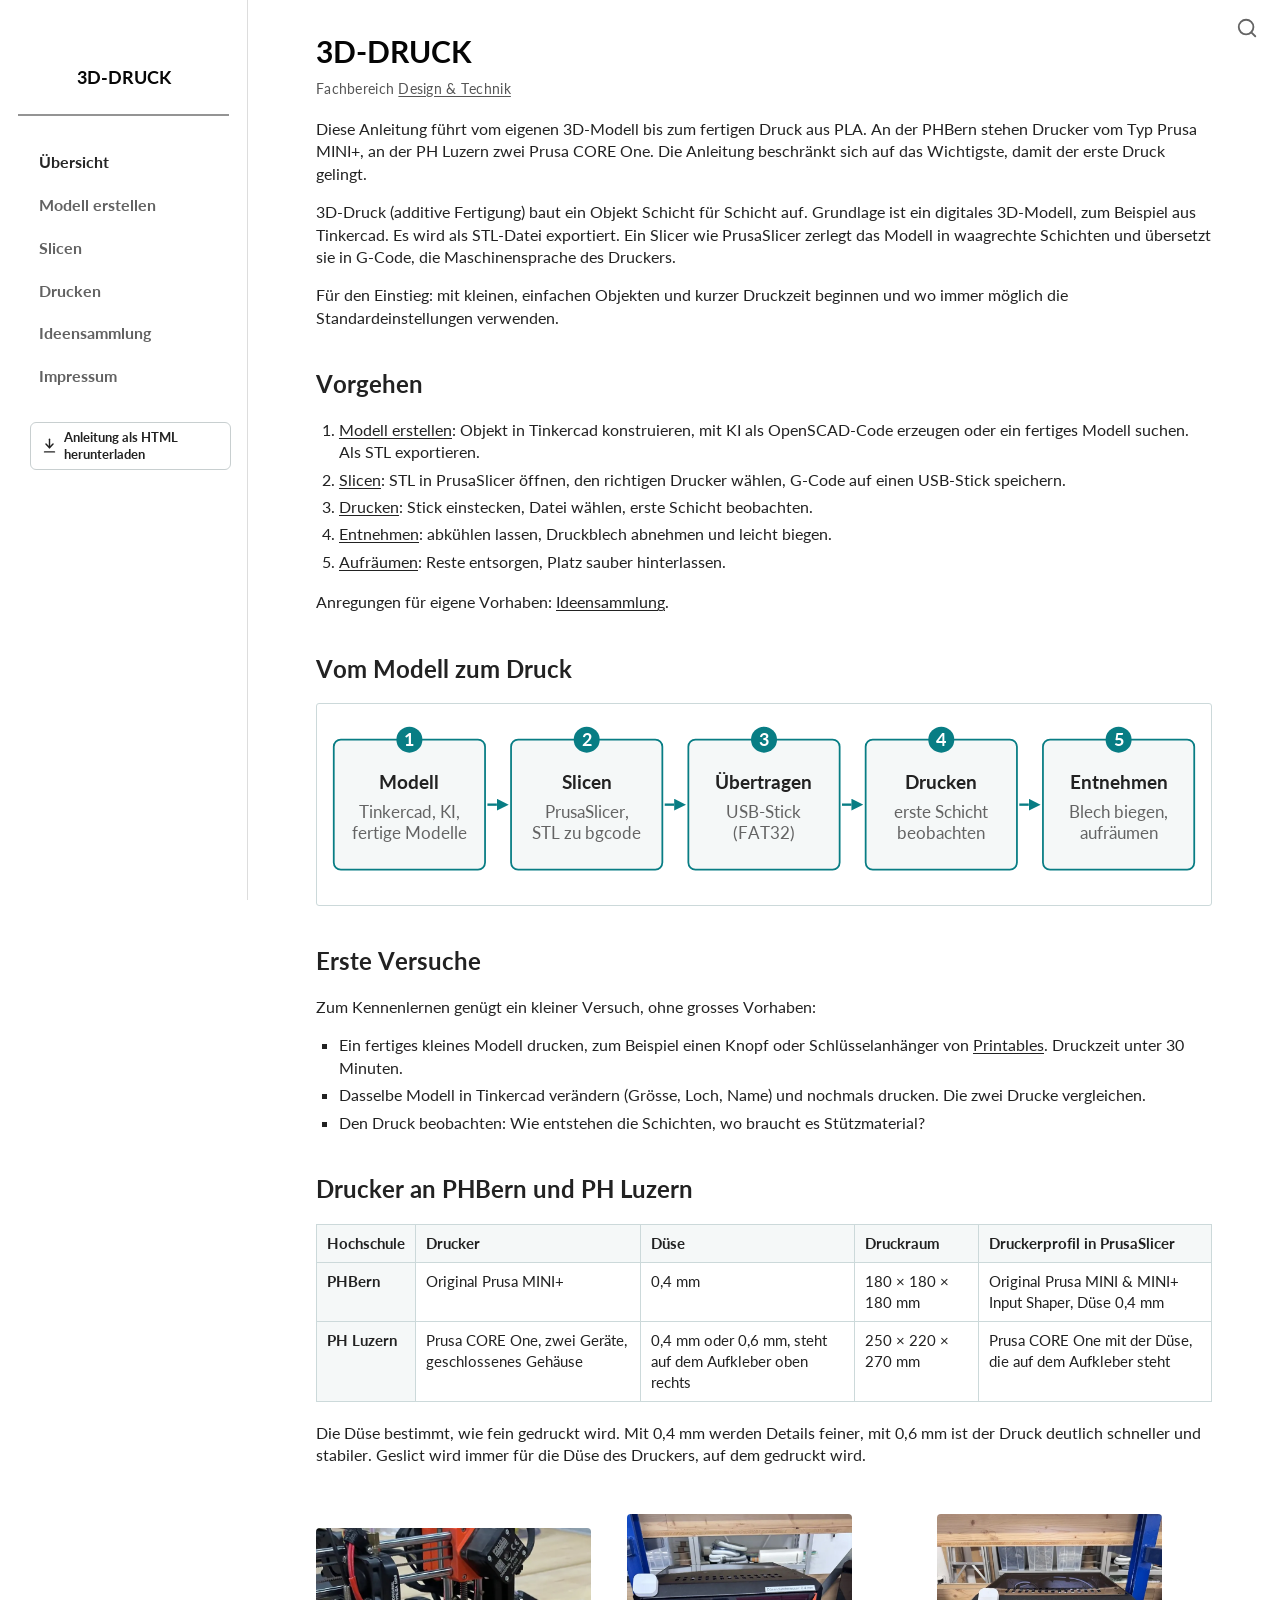
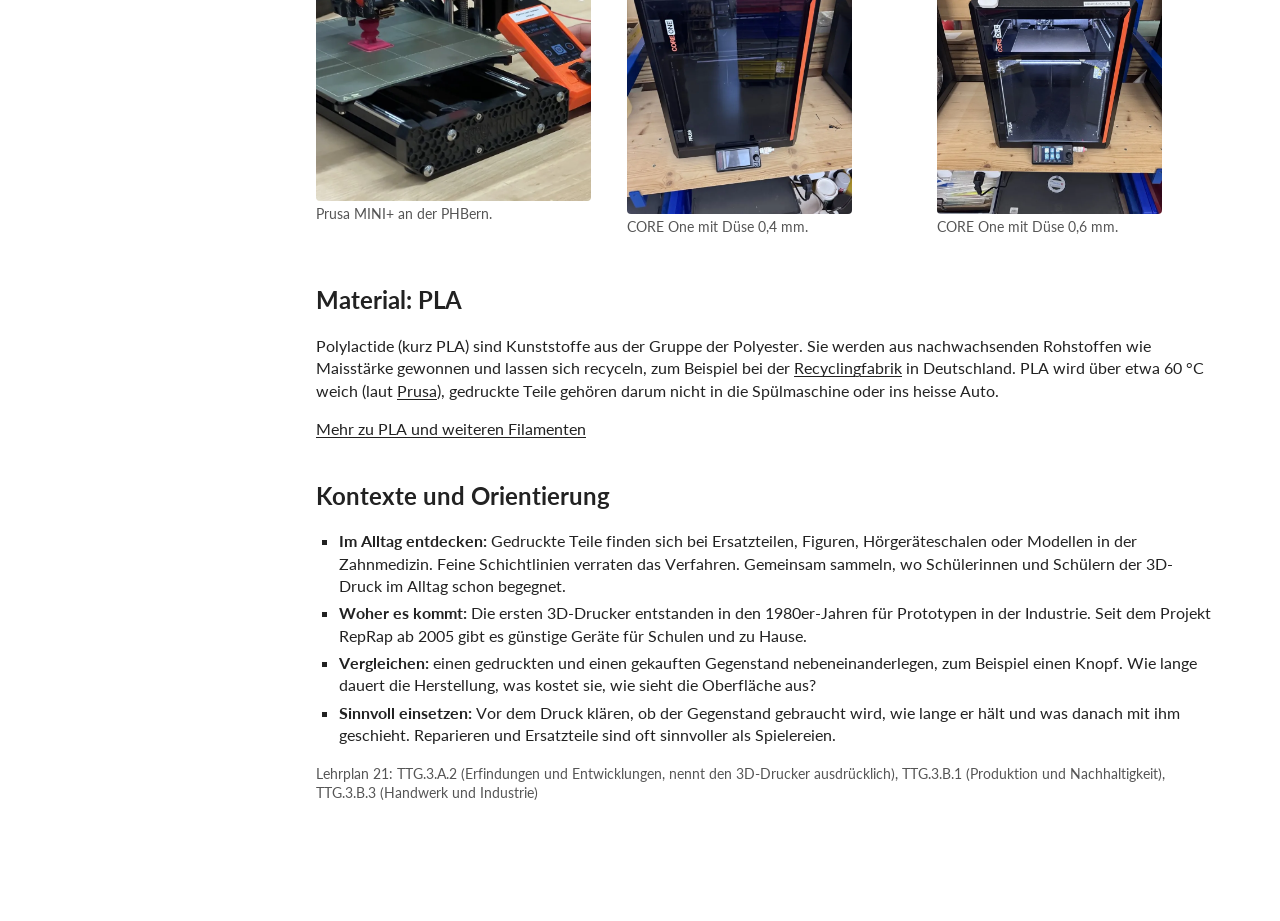
==== commit 01cfcc2f: "Empfehlungen der Stufen A und B des Lukas-Agents umgesetzt Belege ergänzt (PLA über 60 °C, FAT32 lau" ====
--- a/3d-druck.html
+++ b/3d-druck.html
@@ -5,8 +5,8 @@
 <meta name="viewport" content="width=device-width, initial-scale=1">
 <title>3D-Druck</title>
 <link rel="icon" href="[data-uri]">
-<style>@font-face{font-family:Lato;font-weight:400;font-style:normal;font-display:swap;src:url("[data-uri]") format("woff2")}
-@font-face{font-family:Lato;font-weight:700 900;font-style:normal;font-display:swap;src:url("[data-uri]") format("woff2")}
+<style>@font-face{font-family:Lato;font-weight:400;font-style:normal;font-display:swap;src:url("[data-uri]") format("woff2")}
+@font-face{font-family:Lato;font-weight:700 900;font-style:normal;font-display:swap;src:url("[data-uri]") format("woff2")}
 /* 3D-Druck - Gestaltung. Wird von build.py in 3d-druck.html eingebettet. */
 
 /* --- Grundlagen --- */
@@ -537,7 +537,7 @@
 <output class="search-count" hidden></output>
 <ul hidden></ul>
 </section>
-<main id="main"><article class="page article page-3d-druck" id="page-3d-druck" data-slug="3d-druck" data-label="Übersicht" data-page-title="3D-Druck"><section class="content-section" id="kopf" data-title="" data-anchor="kopf"><div class="content-cell"><div class="prose-content"><h1>3D-Druck</h1><p class="lead">Fachbereich <a href="https://sites.google.com/view/design-und-technik/home" rel="noopener noreferrer" target="_blank">Design &amp; Technik</a></p><p>Diese Anleitung führt vom eigenen 3D-Modell bis zum fertigen Druck aus PLA. An der PHBern stehen Drucker vom Typ Prusa MINI+, an der PH Luzern zwei Prusa CORE One. Die Anleitung beschränkt sich auf das Wichtigste, damit der erste Druck gelingt.</p><p>3D-Druck (additive Fertigung) baut ein Objekt Schicht für Schicht auf. Grundlage ist ein digitales 3D-Modell, zum Beispiel aus Tinkercad. Es wird als STL-Datei exportiert. Ein Slicer wie PrusaSlicer zerlegt das Modell in waagrechte Schichten und übersetzt sie in G-Code, die Maschinensprache des Druckers.</p><p>Für den Einstieg: mit kleinen, einfachen Objekten und kurzer Druckzeit beginnen und wo immer möglich die Standardeinstellungen verwenden.</p></div></div></section><section class="content-section" id="vorgehen" data-title="Vorgehen" data-anchor="vorgehen"><div class="content-cell"><div class="prose-content"><h2>Vorgehen</h2><ol><li><a href="#modellieren">Modell erstellen</a>: Objekt in Tinkercad konstruieren, mit KI als OpenSCAD-Code erzeugen oder ein fertiges Modell suchen. Als STL exportieren.</li><li><a href="#slicen">Slicen</a>: STL in PrusaSlicer öffnen, den richtigen Drucker wählen, G-Code auf einen USB-Stick speichern.</li><li><a href="#drucken">Drucken</a>: Stick einstecken, Datei wählen, erste Schicht beobachten.</li><li><a href="#drucken/entnehmen">Entnehmen</a>: abkühlen lassen, Druckblech abnehmen und leicht biegen.</li><li><a href="#drucken/aufraeumen">Aufräumen</a>: Reste entsorgen, Platz sauber hinterlassen.</li></ol><p>Anregungen für eigene Vorhaben: <a href="#ideen">Ideensammlung</a>.</p></div></div></section><section class="content-section" id="ablauf" data-title="Vom Modell zum Druck" data-anchor="ablauf"><div class="content-cell"><div class="prose-content"><h2>Vom Modell zum Druck</h2><div class="diagram" tabindex="0" role="region" aria-label="Ablaufgrafik, bei Bedarf seitlich verschiebbar"><svg xmlns="http://www.w3.org/2000/svg" viewBox="0 0 736 150" role="img" aria-labelledby="ab-t ab-d" font-family="Lato, Arial, sans-serif" fill="#222"><title id="ab-t">Vom Modell zum Druck</title><desc id="ab-d">Schritt 1 Modell erstellen in Tinkercad, mit KI oder als fertiges Modell, Ergebnis eine STL-Datei. Schritt 2 Slicen in PrusaSlicer, Ergebnis eine bgcode-Datei. Schritt 3 Übertragen per USB-Stick. Schritt 4 Drucken und die erste Schicht beobachten. Schritt 5 Entnehmen und aufräumen.</desc><defs><marker id="ab-p" viewBox="0 0 10 10" refX="0" refY="5" markerWidth="10" markerHeight="10" markerUnits="userSpaceOnUse" orient="auto"><path d="M0,0 L10,5 L0,10 z" fill="#087d84"/></marker></defs><rect x="4" y="20" width="128" height="110" rx="6" fill="#f5f8f8" stroke="#087d84" stroke-width="1.5"/><circle cx="68.0" cy="20" r="11" fill="#087d84"/><text x="68.0" y="25" font-size="15" font-weight="bold" fill="#fff" text-anchor="middle">1</text><text x="68.0" y="62" font-size="16" font-weight="bold" text-anchor="middle">Modell</text><text x="68.0" y="86" font-size="14" fill="#646464" text-anchor="middle">Tinkercad, KI,</text><text x="68.0" y="104" font-size="14" fill="#646464" text-anchor="middle">fertige Modelle</text><path d="M134,75 L142,75" stroke="#087d84" stroke-width="2" marker-end="url(#ab-p)"/><rect x="154" y="20" width="128" height="110" rx="6" fill="#f5f8f8" stroke="#087d84" stroke-width="1.5"/><circle cx="218.0" cy="20" r="11" fill="#087d84"/><text x="218.0" y="25" font-size="15" font-weight="bold" fill="#fff" text-anchor="middle">2</text><text x="218.0" y="62" font-size="16" font-weight="bold" text-anchor="middle">Slicen</text><text x="218.0" y="86" font-size="14" fill="#646464" text-anchor="middle">PrusaSlicer,</text><text x="218.0" y="104" font-size="14" fill="#646464" text-anchor="middle">STL zu bgcode</text><path d="M284,75 L292,75" stroke="#087d84" stroke-width="2" marker-end="url(#ab-p)"/><rect x="304" y="20" width="128" height="110" rx="6" fill="#f5f8f8" stroke="#087d84" stroke-width="1.5"/><circle cx="368.0" cy="20" r="11" fill="#087d84"/><text x="368.0" y="25" font-size="15" font-weight="bold" fill="#fff" text-anchor="middle">3</text><text x="368.0" y="62" font-size="16" font-weight="bold" text-anchor="middle">Übertragen</text><text x="368.0" y="86" font-size="14" fill="#646464" text-anchor="middle">USB-Stick</text><text x="368.0" y="104" font-size="14" fill="#646464" text-anchor="middle">(FAT32)</text><path d="M434,75 L442,75" stroke="#087d84" stroke-width="2" marker-end="url(#ab-p)"/><rect x="454" y="20" width="128" height="110" rx="6" fill="#f5f8f8" stroke="#087d84" stroke-width="1.5"/><circle cx="518.0" cy="20" r="11" fill="#087d84"/><text x="518.0" y="25" font-size="15" font-weight="bold" fill="#fff" text-anchor="middle">4</text><text x="518.0" y="62" font-size="16" font-weight="bold" text-anchor="middle">Drucken</text><text x="518.0" y="86" font-size="14" fill="#646464" text-anchor="middle">erste Schicht</text><text x="518.0" y="104" font-size="14" fill="#646464" text-anchor="middle">beobachten</text><path d="M584,75 L592,75" stroke="#087d84" stroke-width="2" marker-end="url(#ab-p)"/><rect x="604" y="20" width="128" height="110" rx="6" fill="#f5f8f8" stroke="#087d84" stroke-width="1.5"/><circle cx="668.0" cy="20" r="11" fill="#087d84"/><text x="668.0" y="25" font-size="15" font-weight="bold" fill="#fff" text-anchor="middle">5</text><text x="668.0" y="62" font-size="16" font-weight="bold" text-anchor="middle">Entnehmen</text><text x="668.0" y="86" font-size="14" fill="#646464" text-anchor="middle">Blech biegen,</text><text x="668.0" y="104" font-size="14" fill="#646464" text-anchor="middle">aufräumen</text></svg></div></div></div></section><section class="content-section" id="erste-versuche" data-title="Erste Versuche" data-anchor="erste-versuche"><div class="content-cell"><div class="prose-content"><h2>Erste Versuche</h2><p>Zum Kennenlernen genügt ein kleiner Versuch, ohne grosses Vorhaben:</p><ul><li>Ein fertiges kleines Modell drucken, zum Beispiel einen Knopf oder Schlüsselanhänger von <a href="https://www.printables.com/model" rel="noopener noreferrer" target="_blank">Printables</a>. Druckzeit unter 30 Minuten.</li><li>Dasselbe Modell in Tinkercad verändern (Grösse, Loch, Name) und nochmals drucken. Die zwei Drucke vergleichen.</li><li>Den Druck beobachten: Wie entstehen die Schichten, wo braucht es Stützmaterial?</li></ul></div></div></section><section class="content-section" id="geraete" data-title="Drucker an PHBern und PH Luzern" data-anchor="geraete"><div class="content-cell"><div class="prose-content"><h2>Drucker an PHBern und PH Luzern</h2><div class="table-scroll" tabindex="0" role="region" aria-label="Tabelle, bei Bedarf seitlich verschiebbar"><table><thead><tr><th scope="col">Hochschule</th><th scope="col">Drucker</th><th scope="col">Düse</th><th scope="col">Druckraum</th><th scope="col">Druckerprofil in PrusaSlicer</th></tr></thead><tbody><tr><th scope="row">PHBern</th><td data-label="Drucker">Original Prusa MINI+</td><td data-label="Düse">0,4 mm</td><td data-label="Druckraum">180 × 180 × 180 mm</td><td data-label="Druckerprofil in PrusaSlicer">Original Prusa MINI &amp; MINI+ Input Shaper, Düse 0,4 mm</td></tr><tr><th scope="row">PH Luzern</th><td data-label="Drucker">Prusa CORE One, zwei Geräte, geschlossenes Gehäuse</td><td data-label="Düse">0,4 mm oder 0,6 mm, steht auf dem Aufkleber oben rechts</td><td data-label="Druckraum">250 × 220 × 270 mm</td><td data-label="Druckerprofil in PrusaSlicer">Prusa CORE One mit der Düse, die auf dem Aufkleber steht</td></tr></tbody></table></div><p>Die Düse bestimmt, wie fein gedruckt wird. Mit 0,4 mm werden Details feiner, mit 0,6 mm ist der Druck deutlich schneller und stabiler. Geslict wird immer für die Düse des Druckers, auf dem gedruckt wird.</p></div></div></section><section class="content-section image-gallery" id="geraete-bilder" style="--columns:3" data-title="" data-anchor="geraete-bilder"><div class="content-cell"><div class="prose-content"><figure class="schritt"><img src="[data-uri]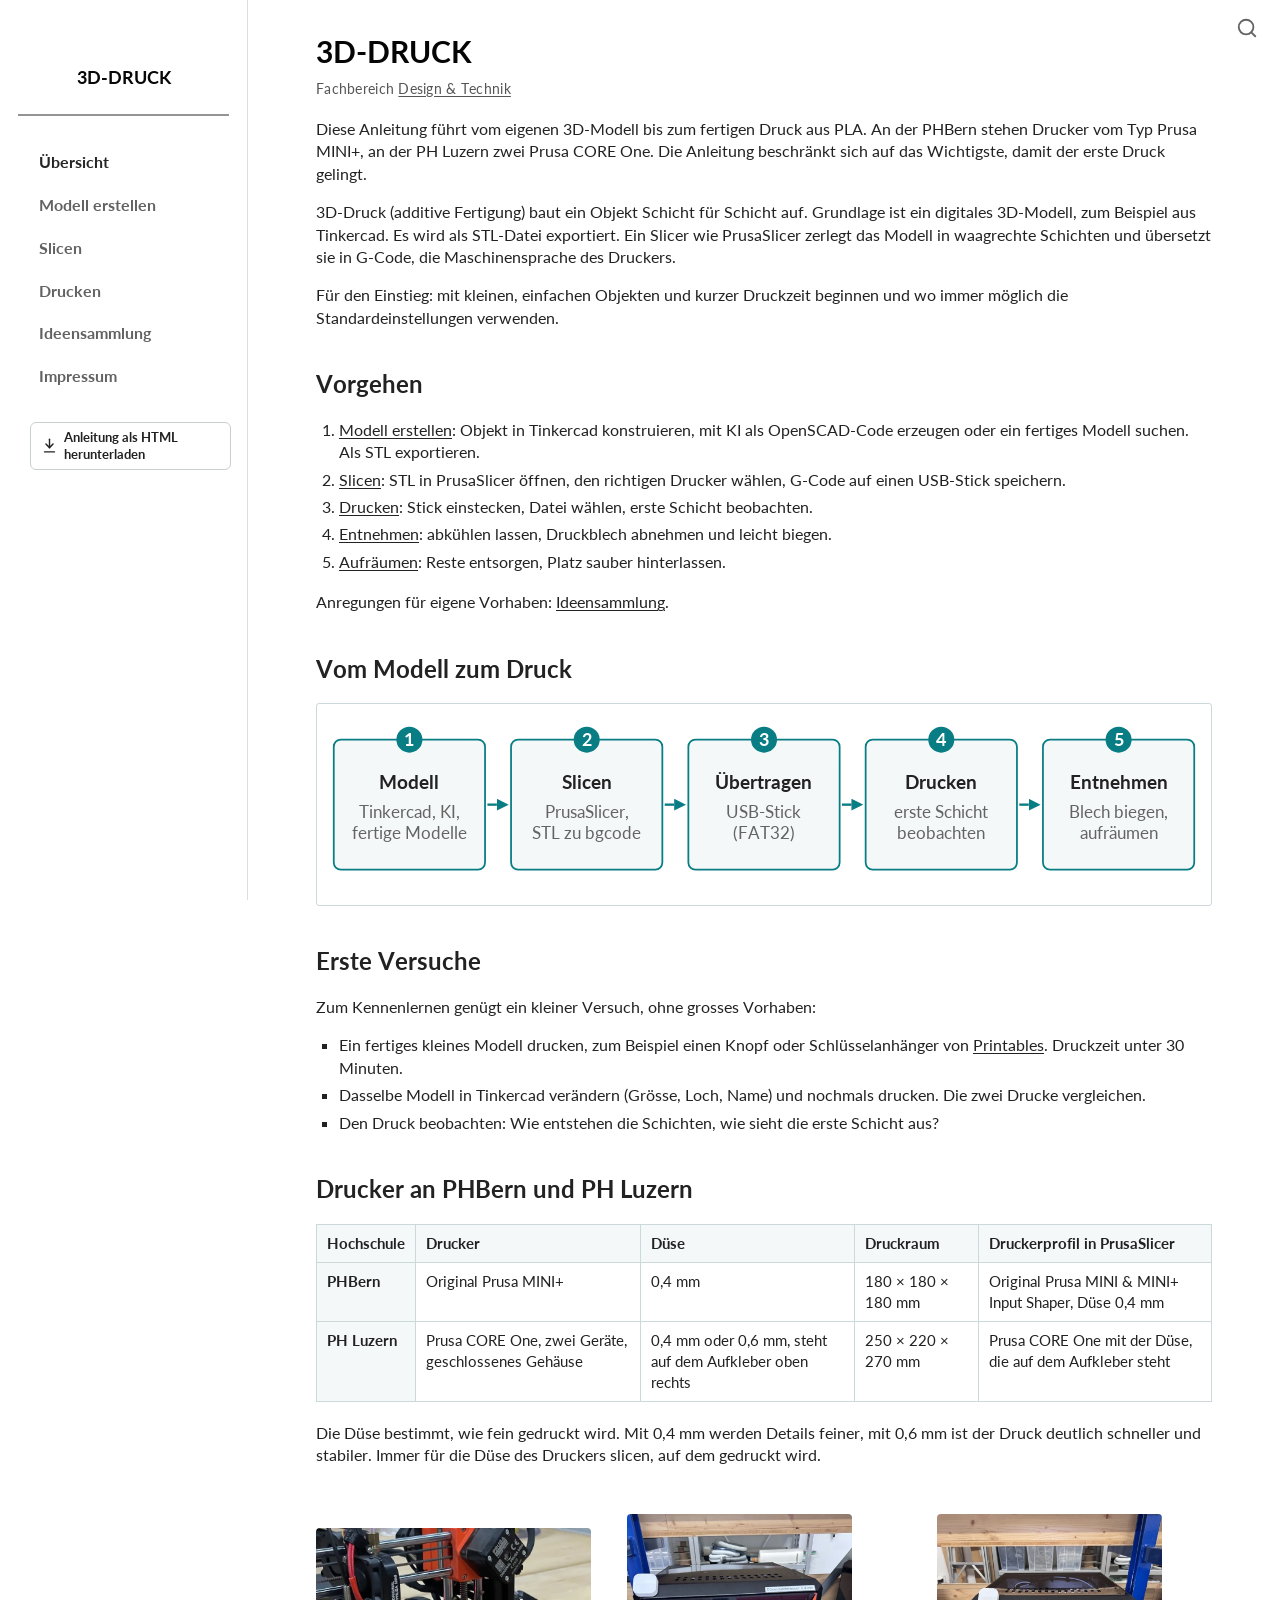
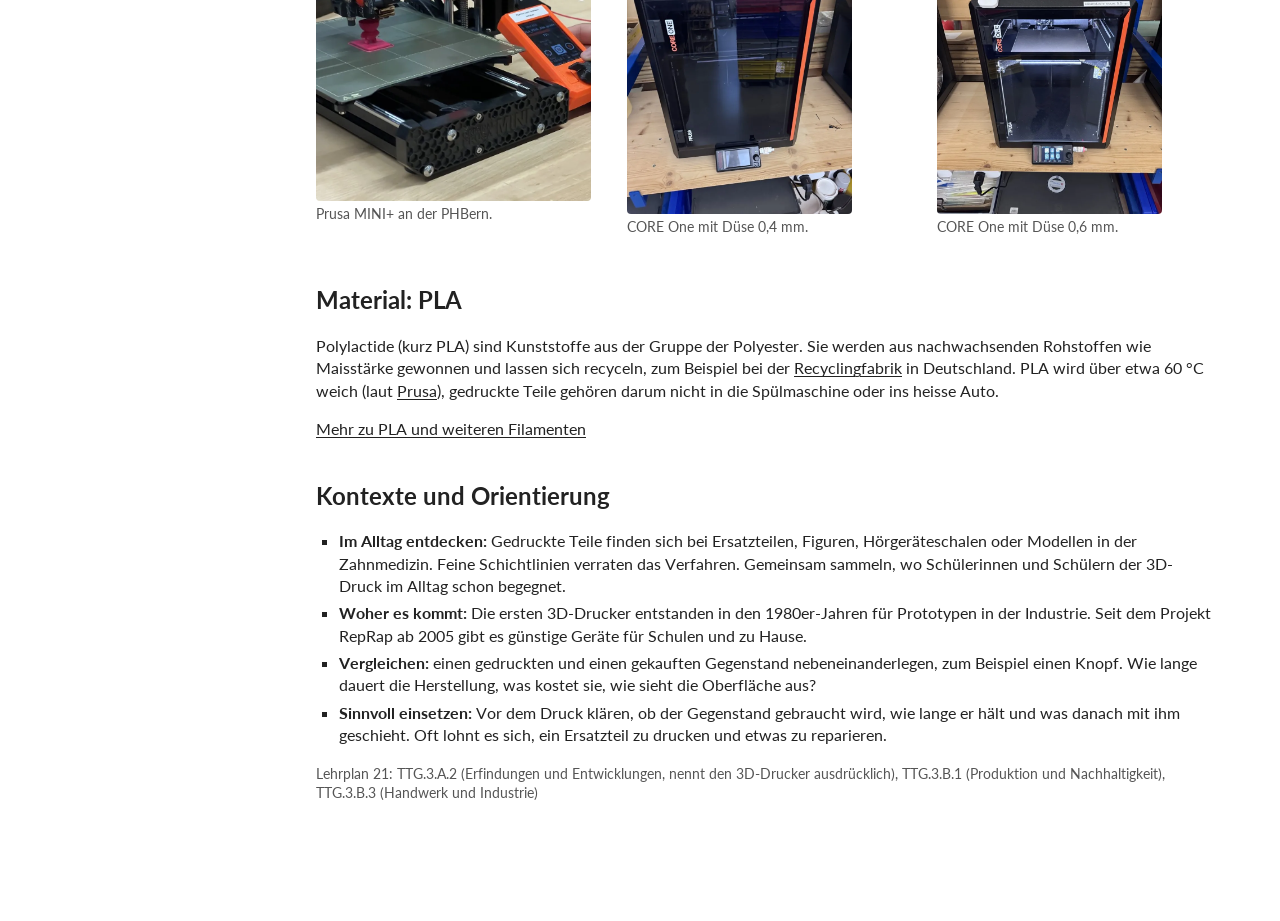
